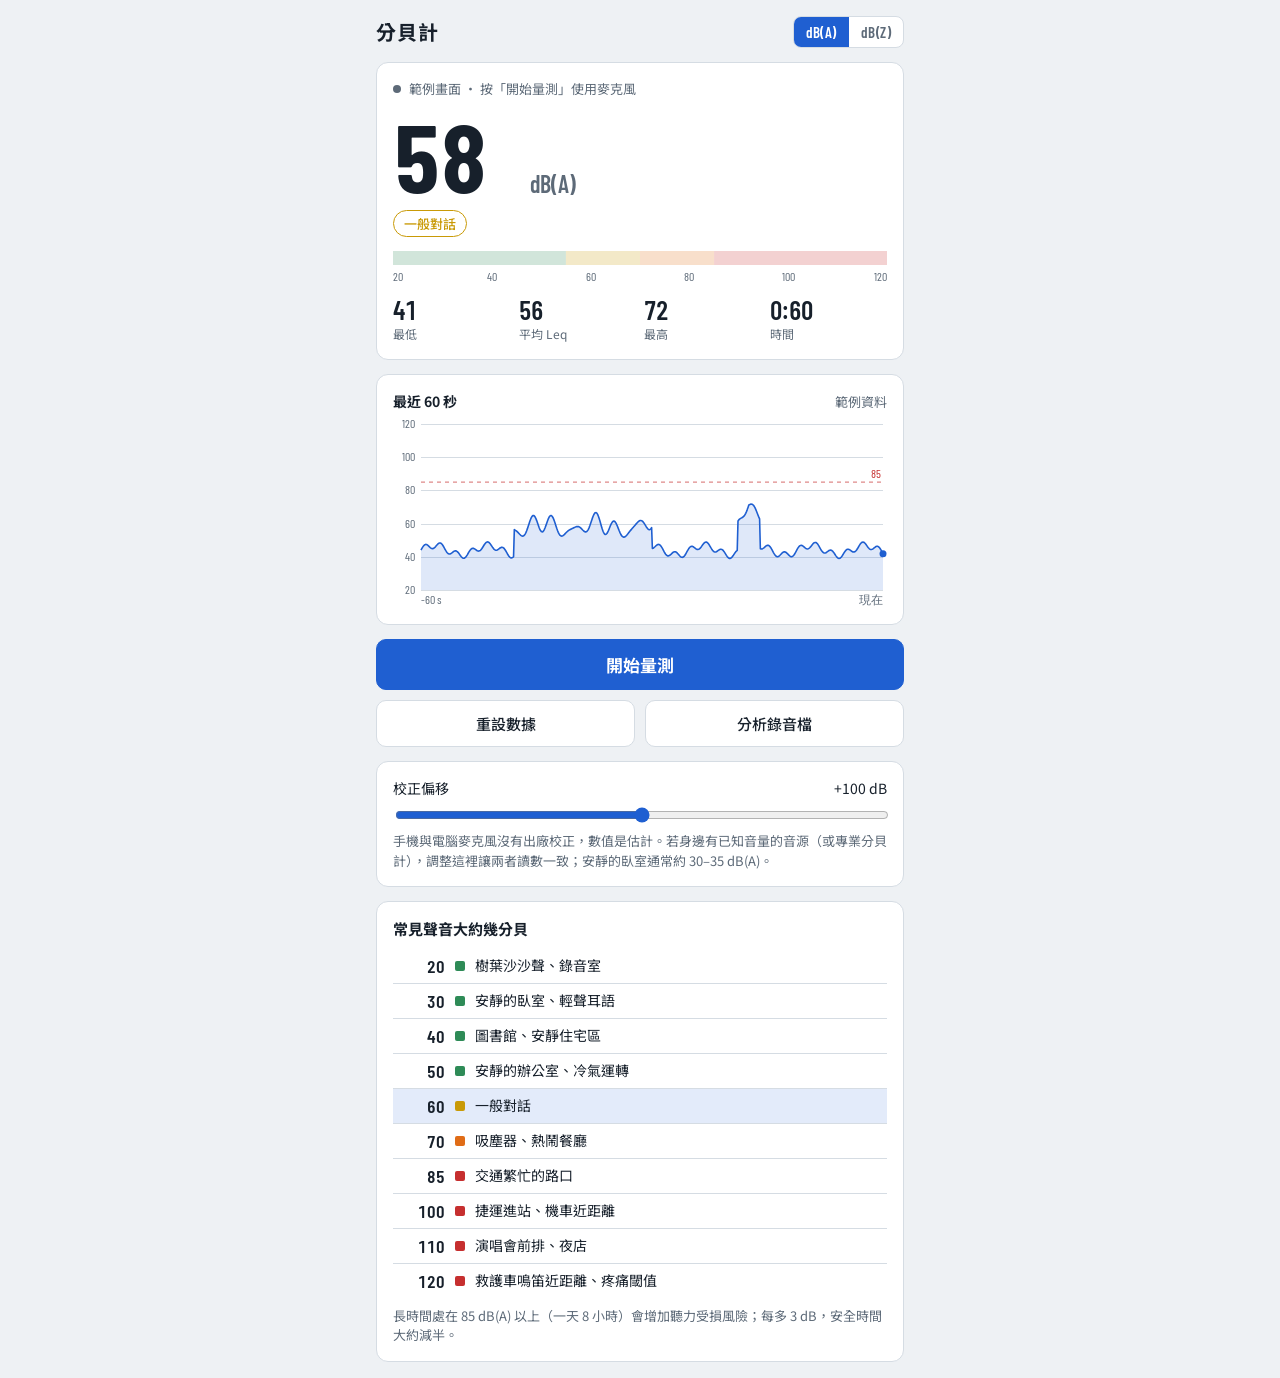
==== decibel/index.html @ fbaa9b13 "Add decibel meter page Co-Authored-By: Claude Opus 5.5 <noreply@anthropic.com> Claude-Session: https" ====
<!DOCTYPE html>
<html lang="zh-Hant">
<head>
<meta charset="utf-8">
<meta name="viewport" content="width=device-width, initial-scale=1">
<title>分貝計</title>
<link rel="preconnect" href="https://fonts.googleapis.com">
<link rel="preconnect" href="https://fonts.gstatic.com" crossorigin>
<link href="https://fonts.googleapis.com/css2?family=Barlow+Condensed:wght@500;600;700&family=Noto+Sans+TC:wght@400;500;700&display=swap" rel="stylesheet">
<style>
/* Layout: one-column instrument panel. Readout → gauge → stats → 60 s trace → controls → reference scale. */
:root {
  --bg: #eef1f4;
  --panel: #ffffff;
  --ink: #17202b;
  --muted: #5d6a78;
  --line: #d5dce3;
  --accent: #1f5fd1;
  --ok: #2e8b57;
  --mid: #c99a06;
  --loud: #e06c16;
  --risk: #c62f2f;
  --font-display: "Barlow Condensed", "Arial Narrow", sans-serif;
  --font-body: "Noto Sans TC", "PingFang TC", "Microsoft JhengHei", system-ui, sans-serif;
  color-scheme: light;
}
@media (prefers-color-scheme: dark) {
  :root:not([data-theme="light"]) {
    --bg: #0e1319; --panel: #161d26; --ink: #e8edf2; --muted: #93a1b0; --line: #2a3542;
    --accent: #6ea2ff; --ok: #4cc283; --mid: #e8bb2e; --loud: #f08a3c; --risk: #f05c5c;
    color-scheme: dark;
  }
}
:root[data-theme="dark"] {
  --bg: #0e1319; --panel: #161d26; --ink: #e8edf2; --muted: #93a1b0; --line: #2a3542;
  --accent: #6ea2ff; --ok: #4cc283; --mid: #e8bb2e; --loud: #f08a3c; --risk: #f05c5c;
  color-scheme: dark;
}
* { box-sizing: border-box; }
html, body { margin: 0; }
body {
  background: var(--bg); color: var(--ink); font-family: var(--font-body);
  font-size: 15px; line-height: 1.5;
}
.wrap { max-width: 560px; margin: 0 auto; padding: 16px; display: grid; gap: 14px; }
header { display: flex; align-items: center; justify-content: space-between; gap: 12px; flex-wrap: wrap; }
h1 { font-size: 20px; margin: 0; letter-spacing: .04em; }
.seg { display: inline-flex; border: 1px solid var(--line); border-radius: 8px; overflow: hidden; background: var(--panel); }
.seg button {
  font: 600 15px var(--font-display); letter-spacing: .03em; border: 0; background: transparent;
  color: var(--muted); padding: 6px 12px; cursor: pointer;
}
.seg button[aria-pressed="true"] { background: var(--accent); color: #fff; }
.panel { background: var(--panel); border: 1px solid var(--line); border-radius: 12px; padding: 16px; }
.readout { display: grid; gap: 10px; }
.status { display: flex; align-items: center; gap: 8px; font-size: 13px; color: var(--muted); }
.dot { width: 8px; height: 8px; border-radius: 50%; background: var(--muted); flex: none; }
.dot.live { background: var(--risk); animation: pulse 1.2s infinite; }
@keyframes pulse { 50% { opacity: .3; } }
@media (prefers-reduced-motion: reduce) { .dot.live { animation: none; } }
.big { display: flex; align-items: baseline; gap: 8px; }
.num {
  font: 700 96px/0.95 var(--font-display); font-variant-numeric: tabular-nums;
  letter-spacing: -.01em; min-width: 3ch;
}
.unit { font: 600 24px var(--font-display); color: var(--muted); }
.chip {
  justify-self: start; font-size: 13px; font-weight: 500; padding: 3px 10px; border-radius: 999px;
  border: 1px solid currentColor; color: var(--muted);
}
.gauge { position: relative; height: 40px; }
.gauge canvas { width: 100%; height: 40px; display: block; }
.stats { display: grid; grid-template-columns: repeat(4, 1fr); gap: 8px; }
.stat { display: grid; gap: 2px; }
.stat b { font: 600 26px/1 var(--font-display); font-variant-numeric: tabular-nums; }
.stat span { font-size: 12px; color: var(--muted); }
.chart-head { display: flex; justify-content: space-between; align-items: baseline; font-size: 13px; color: var(--muted); margin-bottom: 6px; }
.chart-head strong { color: var(--ink); font-size: 14px; }
#chart { width: 100%; height: 190px; display: block; }
.controls { display: grid; grid-template-columns: 1fr 1fr; gap: 10px; }
.btn {
  font: 500 15px var(--font-body); padding: 12px; border-radius: 10px; cursor: pointer;
  border: 1px solid var(--line); background: var(--panel); color: var(--ink);
}
.btn.primary { background: var(--accent); border-color: var(--accent); color: #fff; grid-column: 1 / -1; font-weight: 700; font-size: 17px; }
.btn:focus-visible, .seg button:focus-visible, input:focus-visible { outline: 3px solid var(--accent); outline-offset: 2px; }
.note { font-size: 13px; color: var(--muted); margin: 0; }
.msg { font-size: 14px; padding: 10px 12px; border-radius: 8px; border-left: 4px solid var(--loud); background: var(--bg); margin: 0; }
.msg[hidden] { display: none; }
.cal { display: grid; gap: 6px; }
.cal label { display: flex; justify-content: space-between; font-size: 14px; }
.cal input[type="range"] { width: 100%; accent-color: var(--accent); }
h2 { font-size: 15px; margin: 0 0 8px; }
.ref { display: grid; gap: 0; }
.ref div { display: grid; grid-template-columns: 52px 10px 1fr; gap: 10px; align-items: center; padding: 6px 0; border-top: 1px solid var(--line); font-size: 14px; }
.ref div:first-child { border-top: 0; }
.ref b { font: 600 18px var(--font-display); font-variant-numeric: tabular-nums; text-align: right; }
.ref i { width: 10px; height: 10px; border-radius: 2px; }
.ref div.on { background: color-mix(in srgb, var(--accent) 12%, transparent); }
.visually-hidden { position: absolute; width: 1px; height: 1px; overflow: hidden; clip: rect(0 0 0 0); }
</style>
</head>
<body>
<div class="wrap">
  <header>
    <h1>分貝計</h1>
    <div class="seg" role="group" aria-label="頻率加權">
      <button id="wA" type="button" aria-pressed="true">dB(A)</button>
      <button id="wZ" type="button" aria-pressed="false">dB(Z)</button>
    </div>
  </header>

  <section class="panel readout" aria-live="polite">
    <div class="status"><span class="dot" id="dot"></span><span id="statusText">範例畫面 · 按「開始量測」使用麥克風</span></div>
    <div class="big"><span class="num" id="num">58</span><span class="unit" id="unit">dB(A)</span></div>
    <span class="chip" id="chip">一般對話</span>
    <div class="gauge"><canvas id="gauge" aria-hidden="true"></canvas></div>
    <div class="stats">
      <div class="stat"><b id="sMin">41</b><span>最低</span></div>
      <div class="stat"><b id="sAvg">56</b><span>平均 Leq</span></div>
      <div class="stat"><b id="sMax">72</b><span>最高</span></div>
      <div class="stat"><b id="sTime">0:60</b><span id="sTimeLabel">時間</span></div>
    </div>
  </section>

  <section class="panel">
    <div class="chart-head"><strong id="chartTitle">最近 60 秒</strong><span id="chartNote">範例資料</span></div>
    <canvas id="chart" aria-label="音量變化圖"></canvas>
  </section>

  <p class="msg" id="msg" hidden></p>

  <section class="controls">
    <button class="btn primary" id="startBtn" type="button">開始量測</button>
    <button class="btn" id="resetBtn" type="button">重設數據</button>
    <button class="btn" id="fileBtn" type="button">分析錄音檔</button>
    <input class="visually-hidden" id="fileInput" type="file" accept="audio/*,video/*" capture>
  </section>

  <section class="panel cal">
    <label for="offset"><span>校正偏移</span><span id="offVal">+100 dB</span></label>
    <input id="offset" type="range" min="60" max="140" step="1" value="100">
    <p class="note">手機與電腦麥克風沒有出廠校正，數值是估計。若身邊有已知音量的音源（或專業分貝計），調整這裡讓兩者讀數一致；安靜的臥室通常約 30–35 dB(A)。</p>
  </section>

  <section class="panel">
    <h2>常見聲音大約幾分貝</h2>
    <div class="ref" id="ref"></div>
    <p class="note" style="margin-top:8px">長時間處在 85 dB(A) 以上（一天 8 小時）會增加聽力受損風險；每多 3 dB，安全時間大約減半。</p>
  </section>
</div>

<script>
(() => {
  const $ = id => document.getElementById(id);
  const css = n => getComputedStyle(document.documentElement).getPropertyValue(n).trim();

  const REF = [
    [20, "樹葉沙沙聲、錄音室"],
    [30, "安靜的臥室、輕聲耳語"],
    [40, "圖書館、安靜住宅區"],
    [50, "安靜的辦公室、冷氣運轉"],
    [60, "一般對話"],
    [70, "吸塵器、熱鬧餐廳"],
    [85, "交通繁忙的路口"],
    [100, "捷運進站、機車近距離"],
    [110, "演唱會前排、夜店"],
    [120, "救護車鳴笛近距離、疼痛閾值"]
  ];
  const LEVELS = [
    [35, "非常安靜", "--ok"], [45, "安靜", "--ok"], [55, "輕微聲響", "--ok"],
    [65, "一般對話", "--mid"], [75, "吵雜", "--mid"], [85, "很吵", "--loud"],
    [100, "長時間會傷聽力", "--risk"], [999, "危險音量", "--risk"]
  ];
  const levelInfo = db => LEVELS.find(l => db < l[0]);
  const zoneColor = db => db < 55 ? "--ok" : db < 70 ? "--mid" : db < 85 ? "--loud" : "--risk";

  // ---------- FFT + A-weighting ----------
  const N = 2048;
  const rev = new Uint32Array(N);
  for (let i = 0, b = Math.log2(N); i < N; i++) {
    let r = 0; for (let j = 0; j < b; j++) r |= ((i >> j) & 1) << (b - 1 - j); rev[i] = r;
  }
  const cosT = new Float64Array(N / 2), sinT = new Float64Array(N / 2);
  for (let i = 0; i < N / 2; i++) { cosT[i] = Math.cos(2 * Math.PI * i / N); sinT[i] = -Math.sin(2 * Math.PI * i / N); }
  const hann = new Float64Array(N);
  for (let i = 0; i < N; i++) hann[i] = 0.5 - 0.5 * Math.cos(2 * Math.PI * i / (N - 1));
  const re = new Float64Array(N), im = new Float64Array(N);
  function fftPower(buf, off) {
    for (let i = 0; i < N; i++) { re[rev[i]] = buf[off + i] * hann[i]; im[rev[i]] = 0; }
    for (let size = 2; size <= N; size <<= 1) {
      const half = size >> 1, step = N / size;
      for (let s = 0; s < N; s += size) {
        for (let k = 0; k < half; k++) {
          const c = cosT[k * step], si = sinT[k * step], a = s + k, b = a + half;
          const tr = re[b] * c - im[b] * si, ti = re[b] * si + im[b] * c;
          re[b] = re[a] - tr; im[b] = im[a] - ti; re[a] += tr; im[a] += ti;
        }
      }
    }
  }
  let aW = null, aWsr = 0;
  function aWeights(sr) {
    if (aW && aWsr === sr) return aW;
    aW = new Float64Array(N / 2); aWsr = sr;
    for (let k = 1; k < N / 2; k++) {
      const f = k * sr / N, f2 = f * f;
      const ra = (12194 ** 2 * f2 * f2) /
        ((f2 + 20.6 ** 2) * Math.sqrt((f2 + 107.7 ** 2) * (f2 + 737.9 ** 2)) * (f2 + 12194 ** 2));
      aW[k] = ra * ra * Math.pow(10, 0.2);
    }
    return aW;
  }
  // returns mean-square power of a frame, A- or Z-weighted
  function framePower(buf, off, sr, weightA) {
    let ms = 0;
    for (let i = 0; i < N; i++) { const v = buf[off + i]; ms += v * v; }
    ms /= N;
    if (!weightA || ms < 1e-14) return ms;
    fftPower(buf, off);
    const w = aWeights(sr);
    let pz = 0, pa = 0;
    for (let k = 1; k < N / 2; k++) { const p = re[k] * re[k] + im[k] * im[k]; pz += p; pa += p * w[k]; }
    return pz > 0 ? ms * pa / pz : ms;
  }
  const toDb = p => 10 * Math.log10(Math.max(p, 1e-13));

  // ---------- state ----------
  let weightA = true;
  let offset = 100;
  let mode = "demo"; // demo | live | file
  let ctx = null, stream = null, analyser = null, raf = 0;
  let history = [];        // dBFS values, one per 100 ms
  let fileSeries = null;   // {vals, dur}
  let smoothP = 0, lastT = 0, accT = 0, peak = -Infinity;
  let sumP = 0, cntP = 0, minDb = Infinity, maxDb = -Infinity, startT = 0, elapsed = 0;

  try { const o = localStorage.getItem("dbm-offset"); if (o) offset = +o; } catch (e) {}
  try { if (localStorage.getItem("dbm-weight") === "Z") weightA = false; } catch (e) {}
  $("offset").value = offset;

  // demo trace (marked as example until the user starts)
  const demo = [];
  for (let i = 0; i < 600; i++) {
    const t = i / 10;
    let v = 44 + 3 * Math.sin(t * 0.9) + 2 * Math.sin(t * 3.1);
    if (t > 12 && t < 30) v += 14 + 4 * Math.sin(t * 2.3);
    if (t > 41 && t < 44) v += 26 - Math.abs(t - 42.5) * 6;
    demo.push(v - offset);
  }
  history = demo.slice();

  function resetStats() {
    sumP = 0; cntP = 0; minDb = Infinity; maxDb = -Infinity; peak = -Infinity;
    startT = performance.now(); elapsed = 0;
  }

  const fmt = v => Number.isFinite(v) ? Math.round(v + offset).toString() : "–";
  const fmtTime = s => { s = Math.floor(s); return Math.floor(s / 60) + ":" + String(s % 60).padStart(2, "0"); };

  function setReadout(dbfs, peakFs) {
    const db = dbfs + offset;
    $("num").textContent = Number.isFinite(dbfs) ? Math.round(db) : "–";
    const li = levelInfo(db);
    const chip = $("chip");
    chip.textContent = Number.isFinite(dbfs) ? li[1] : "等待量測";
    chip.style.color = Number.isFinite(dbfs) ? css(li[2]) : css("--muted");
    drawGauge(dbfs, peakFs);
  }

  function refreshStatsDisplay() {
    $("sMin").textContent = fmt(minDb);
    $("sMax").textContent = fmt(maxDb);
    $("sAvg").textContent = cntP ? fmt(toDb(sumP / cntP)) : "–";
    $("sTime").textContent = fmtTime(elapsed);
    const cur = cntP ? toDb(sumP / cntP) + offset : NaN;
    document.querySelectorAll("#ref div").forEach(d => d.classList.remove("on"));
  }

  // ---------- drawing ----------
  function fitCanvas(c) {
    const r = c.getBoundingClientRect(), d = window.devicePixelRatio || 1;
    if (c.width !== Math.round(r.width * d) || c.height !== Math.round(r.height * d)) {
      c.width = Math.round(r.width * d); c.height = Math.round(r.height * d);
    }
    const g = c.getContext("2d"); g.setTransform(d, 0, 0, d, 0, 0);
    return [g, r.width, r.height];
  }
  const LO = 20, HI = 120;

  function drawGauge(dbfs, peakFs) {
    const [g, w, h] = fitCanvas($("gauge"));
    g.clearRect(0, 0, w, h);
    const x = db => (Math.min(HI, Math.max(LO, db)) - LO) / (HI - LO) * w;
    const barH = 14, y0 = 4;
    const zones = [[LO, 55, "--ok"], [55, 70, "--mid"], [70, 85, "--loud"], [85, HI, "--risk"]];
    g.globalAlpha = 0.22;
    zones.forEach(([a, b, c]) => { g.fillStyle = css(c); g.fillRect(x(a), y0, x(b) - x(a), barH); });
    g.globalAlpha = 1;
    const db = dbfs + offset;
    if (Number.isFinite(dbfs)) {
      zones.forEach(([a, b, c]) => {
        if (db > a) { g.fillStyle = css(c); g.fillRect(x(a), y0, x(Math.min(db, b)) - x(a), barH); }
      });
    }
    if (Number.isFinite(peakFs)) {
      g.fillStyle = css("--ink"); g.fillRect(x(peakFs + offset) - 1, y0 - 3, 2, barH + 6);
    }
    g.fillStyle = css("--muted"); g.font = "12px " + css("--font-display"); g.textBaseline = "top";
    for (let t = LO; t <= HI; t += 20) {
      g.textAlign = t === LO ? "left" : t === HI ? "right" : "center";
      g.fillText(t, x(t), y0 + barH + 6);
    }
  }

  function drawChart() {
    const [g, w, h] = fitCanvas($("chart"));
    g.clearRect(0, 0, w, h);
    const padL = 28, padB = 18, padT = 6, cw = w - padL - 4, ch = h - padB - padT;
    const y = db => padT + (1 - (Math.min(HI, Math.max(LO, db)) - LO) / (HI - LO)) * ch;
    g.font = "12px " + css("--font-display"); g.textBaseline = "middle"; g.textAlign = "right";
    for (let t = LO; t <= HI; t += 20) {
      g.strokeStyle = css("--line"); g.lineWidth = 1;
      g.beginPath(); g.moveTo(padL, Math.round(y(t)) + .5); g.lineTo(w - 4, Math.round(y(t)) + .5); g.stroke();
      g.fillStyle = css("--muted"); g.fillText(t, padL - 6, y(t));
    }
    // 85 dB reference
    g.setLineDash([4, 4]); g.strokeStyle = css("--risk"); g.globalAlpha = .7;
    g.beginPath(); g.moveTo(padL, y(85)); g.lineTo(w - 4, y(85)); g.stroke();
    g.setLineDash([]); g.globalAlpha = 1;
    g.fillStyle = css("--risk"); g.textAlign = "right"; g.textBaseline = "bottom";
    g.fillText("85", w - 6, y(85) - 2);

    let vals, totalSec;
    if (mode === "file" && fileSeries) { vals = fileSeries.vals; totalSec = fileSeries.dur; }
    else { vals = history; totalSec = 60; }
    const n = mode === "file" ? vals.length : 600;
    const xAt = i => padL + (n <= 1 ? 0 : i / (n - 1)) * cw;
    const start = mode === "file" ? 0 : n - vals.length;

    // time labels
    g.fillStyle = css("--muted"); g.textBaseline = "top";
    g.textAlign = "left"; g.fillText(mode === "file" ? "0:00" : "-60 s", padL, h - padB + 4);
    g.textAlign = "right"; g.fillText(mode === "file" ? fmtTime(totalSec) : "現在", w - 4, h - padB + 4);

    if (!vals.length) return;
    const acc = css("--accent");
    g.beginPath();
    vals.forEach((v, i) => { const X = xAt(start + i), Y = y(v + offset); i ? g.lineTo(X, Y) : g.moveTo(X, Y); });
    const lastX = xAt(start + vals.length - 1);
    g.lineTo(lastX, y(LO)); g.lineTo(xAt(start), y(LO)); g.closePath();
    g.fillStyle = acc; g.globalAlpha = .14; g.fill(); g.globalAlpha = 1;
    g.beginPath();
    vals.forEach((v, i) => { const X = xAt(start + i), Y = y(v + offset); i ? g.lineTo(X, Y) : g.moveTo(X, Y); });
    g.strokeStyle = acc; g.lineWidth = 1.6; g.lineJoin = "round"; g.stroke();
    if (mode !== "file") {
      const lv = vals[vals.length - 1];
      g.beginPath(); g.arc(lastX, y(lv + offset), 3.5, 0, Math.PI * 2); g.fillStyle = acc; g.fill();
    }
  }

  function renderRef(highlightDb) {
    const box = $("ref"); box.innerHTML = "";
    let best = -1;
    if (Number.isFinite(highlightDb)) {
      let bestD = Infinity;
      REF.forEach(([db], i) => { const d = Math.abs(db - highlightDb); if (d < bestD) { bestD = d; best = i; } });
    }
    REF.forEach(([db, label], i) => {
      const d = document.createElement("div");
      if (i === best) d.classList.add("on");
      d.innerHTML = `<b>${db}</b><i style="background:var(${zoneColor(db)})"></i><span>${label}</span>`;
      box.appendChild(d);
    });
  }
  let lastRefDb = NaN;
  function maybeRef(db) {
    const r = Math.round(db / 5) * 5;
    if (r !== lastRefDb) { lastRefDb = r; renderRef(db); }
  }

  // ---------- live ----------
  async function startLive() {
    hideMsg();
    try {
      if (!navigator.mediaDevices || !navigator.mediaDevices.getUserMedia) throw new Error("nomedia");
      stream = await navigator.mediaDevices.getUserMedia({
        audio: { echoCancellation: false, noiseSuppression: false, autoGainControl: false }
      });
    } catch (e) {
      showMsg("沒辦法使用麥克風。在 Claude App 或內嵌視窗裡開啟時，系統不允許網頁收音；請用 Safari 或 Chrome 直接開啟這個網頁，或按「分析錄音檔」錄一段聲音來分析。若是權限被拒，請到瀏覽器設定允許麥克風。");
      return;
    }
    ctx = ctx || new (window.AudioContext || window.webkitAudioContext)();
    if (ctx.state === "suspended") await ctx.resume();
    const src = ctx.createMediaStreamSource(stream);
    analyser = ctx.createAnalyser(); analyser.fftSize = N; analyser.smoothingTimeConstant = 0;
    src.connect(analyser);
    mode = "live"; history = []; fileSeries = null; resetStats(); smoothP = 0; lastT = performance.now(); accT = 0;
    $("startBtn").textContent = "停止量測";
    $("dot").classList.add("live");
    $("statusText").textContent = "量測中 · Fast 時間加權";
    $("chartTitle").textContent = "最近 60 秒"; $("chartNote").textContent = "";
    $("sTimeLabel").textContent = "時間";
    loop();
  }
  function stopLive() {
    cancelAnimationFrame(raf);
    if (stream) stream.getTracks().forEach(t => t.stop());
    stream = null; analyser = null;
    if (mode === "live") mode = "paused";
    $("startBtn").textContent = "開始量測";
    $("dot").classList.remove("live");
    $("statusText").textContent = "已暫停 · 數據保留到重設為止";
  }
  const buf = new Float32Array(N);
  function loop() {
    raf = requestAnimationFrame(loop);
    if (!analyser) return;
    const now = performance.now(), dt = Math.min(0.25, (now - lastT) / 1000); lastT = now;
    analyser.getFloatTimeDomainData(buf);
    const p = framePower(buf, 0, ctx.sampleRate, weightA);
    const a = 1 - Math.exp(-dt / 0.125); // Fast = 125 ms
    smoothP = smoothP ? smoothP + a * (p - smoothP) : p;
    const dbfs = toDb(smoothP);
    sumP += p * dt; cntP += dt;
    if (elapsed > 0.5) { minDb = Math.min(minDb, dbfs); maxDb = Math.max(maxDb, dbfs); }
    peak = Math.max(peak, dbfs);
    elapsed = (now - startT) / 1000;
    accT += dt;
    while (accT >= 0.1) { accT -= 0.1; history.push(dbfs); if (history.length > 600) history.shift(); }
    setReadout(dbfs, peak);
    $("sMin").textContent = fmt(minDb); $("sMax").textContent = fmt(maxDb);
    $("sAvg").textContent = cntP ? fmt(toDb(sumP / cntP)) : "–";
    $("sTime").textContent = fmtTime(elapsed);
    maybeRef(dbfs + offset);
    drawChart();
  }

  // ---------- file ----------
  async function analyzeFile(file) {
    hideMsg();
    if (mode === "live") stopLive();
    $("statusText").textContent = "分析中…";
    try {
      ctx = ctx || new (window.AudioContext || window.webkitAudioContext)();
      const ab = await file.arrayBuffer();
      const audio = await new Promise((res, rej) => {
        const r = ctx.decodeAudioData(ab, res, rej); if (r && r.then) r.then(res, rej);
      });
      const sr = audio.sampleRate, len = audio.length;
      if (len < N) throw new Error("short");
      const mono = new Float32Array(len);
      for (let c = 0; c < audio.numberOfChannels; c++) {
        const d = audio.getChannelData(c);
        for (let i = 0; i < len; i++) mono[i] += d[i] / audio.numberOfChannels;
      }
      const hop = Math.round(sr * 0.025); // 25 ms hop
      const dt = hop / sr, a = 1 - Math.exp(-dt / 0.125);
      let s = 0, sP = 0, c = 0, mn = Infinity, mx = -Infinity, acc = 0, t = 0;
      const vals = [];
      for (let off = 0; off + N <= len; off += hop) {
        const p = framePower(mono, off, sr, weightA);
        s = s ? s + a * (p - s) : p;
        const db = toDb(s);
        sP += p; c++;
        if (t > 0.3) { mn = Math.min(mn, db); mx = Math.max(mx, db); }
        t += dt; acc += dt;
        if (acc >= 0.1) { acc -= 0.1; vals.push(db); }
      }
      if (!Number.isFinite(mn)) { mn = Math.min(...vals); mx = Math.max(...vals); }
      mode = "file"; fileSeries = { vals, dur: len / sr };
      sumP = sP; cntP = c; minDb = mn; maxDb = mx; elapsed = len / sr; peak = mx;
      const leq = toDb(sP / c);
      setReadout(leq, mx);
      refreshStatsDisplay();
      $("sTimeLabel").textContent = "錄音長度";
      $("statusText").textContent = "錄音檔分析結果 · 大數字為整段平均 Leq";
      $("chartTitle").textContent = file.name || "錄音檔"; $("chartNote").textContent = "整段錄音";
      maybeRef(leq + offset);
      drawChart();
    } catch (e) {
      $("statusText").textContent = "分析失敗";
      showMsg(e.message === "short" ? "錄音太短了，請錄至少 1 秒。" : "讀不了這個檔案。請改用 m4a、mp3、wav 或手機錄影檔再試一次。");
    }
  }

  function showMsg(t) { const m = $("msg"); m.textContent = t; m.hidden = false; }
  function hideMsg() { $("msg").hidden = true; }

  // ---------- controls ----------
  $("startBtn").addEventListener("click", () => { if (mode === "live") stopLive(); else startLive(); });
  $("resetBtn").addEventListener("click", () => {
    resetStats(); history = []; fileSeries = null;
    if (mode !== "live") { mode = "paused"; $("statusText").textContent = "已重設 · 按「開始量測」"; setReadout(NaN, NaN); }
    $("sTimeLabel").textContent = "時間"; $("chartTitle").textContent = "最近 60 秒"; $("chartNote").textContent = "";
    refreshStatsDisplay(); drawChart(); renderRef(NaN);
  });
  $("fileBtn").addEventListener("click", () => $("fileInput").click());
  $("fileInput").addEventListener("change", e => { const f = e.target.files[0]; if (f) analyzeFile(f); e.target.value = ""; });

  function setWeight(a) {
    weightA = a;
    $("wA").setAttribute("aria-pressed", a); $("wZ").setAttribute("aria-pressed", !a);
    $("unit").textContent = a ? "dB(A)" : "dB(Z)";
    try { localStorage.setItem("dbm-weight", a ? "A" : "Z"); } catch (e) {}
    if (mode === "live") { history = []; resetStats(); }
  }
  $("wA").addEventListener("click", () => setWeight(true));
  $("wZ").addEventListener("click", () => setWeight(false));
  setWeight(weightA);

  $("offset").addEventListener("input", e => {
    offset = +e.target.value;
    $("offVal").textContent = "+" + offset + " dB";
    try { localStorage.setItem("dbm-offset", offset); } catch (e) {}
    if (mode !== "live") {
      if (mode === "file" && cntP) setReadout(toDb(sumP / cntP), peak);
      refreshStatsDisplay(); drawChart();
    }
  });
  $("offVal").textContent = "+" + offset + " dB";

  window.addEventListener("resize", () => { drawChart(); if (mode !== "live") drawGauge(NaN, NaN); });

  // initial example state
  renderRef(58);
  drawGauge(58 - offset, 72 - offset);
  $("num").textContent = "58";
  $("chip").style.color = css("--mid");
  drawChart();
})();
</script>
</body>
</html>
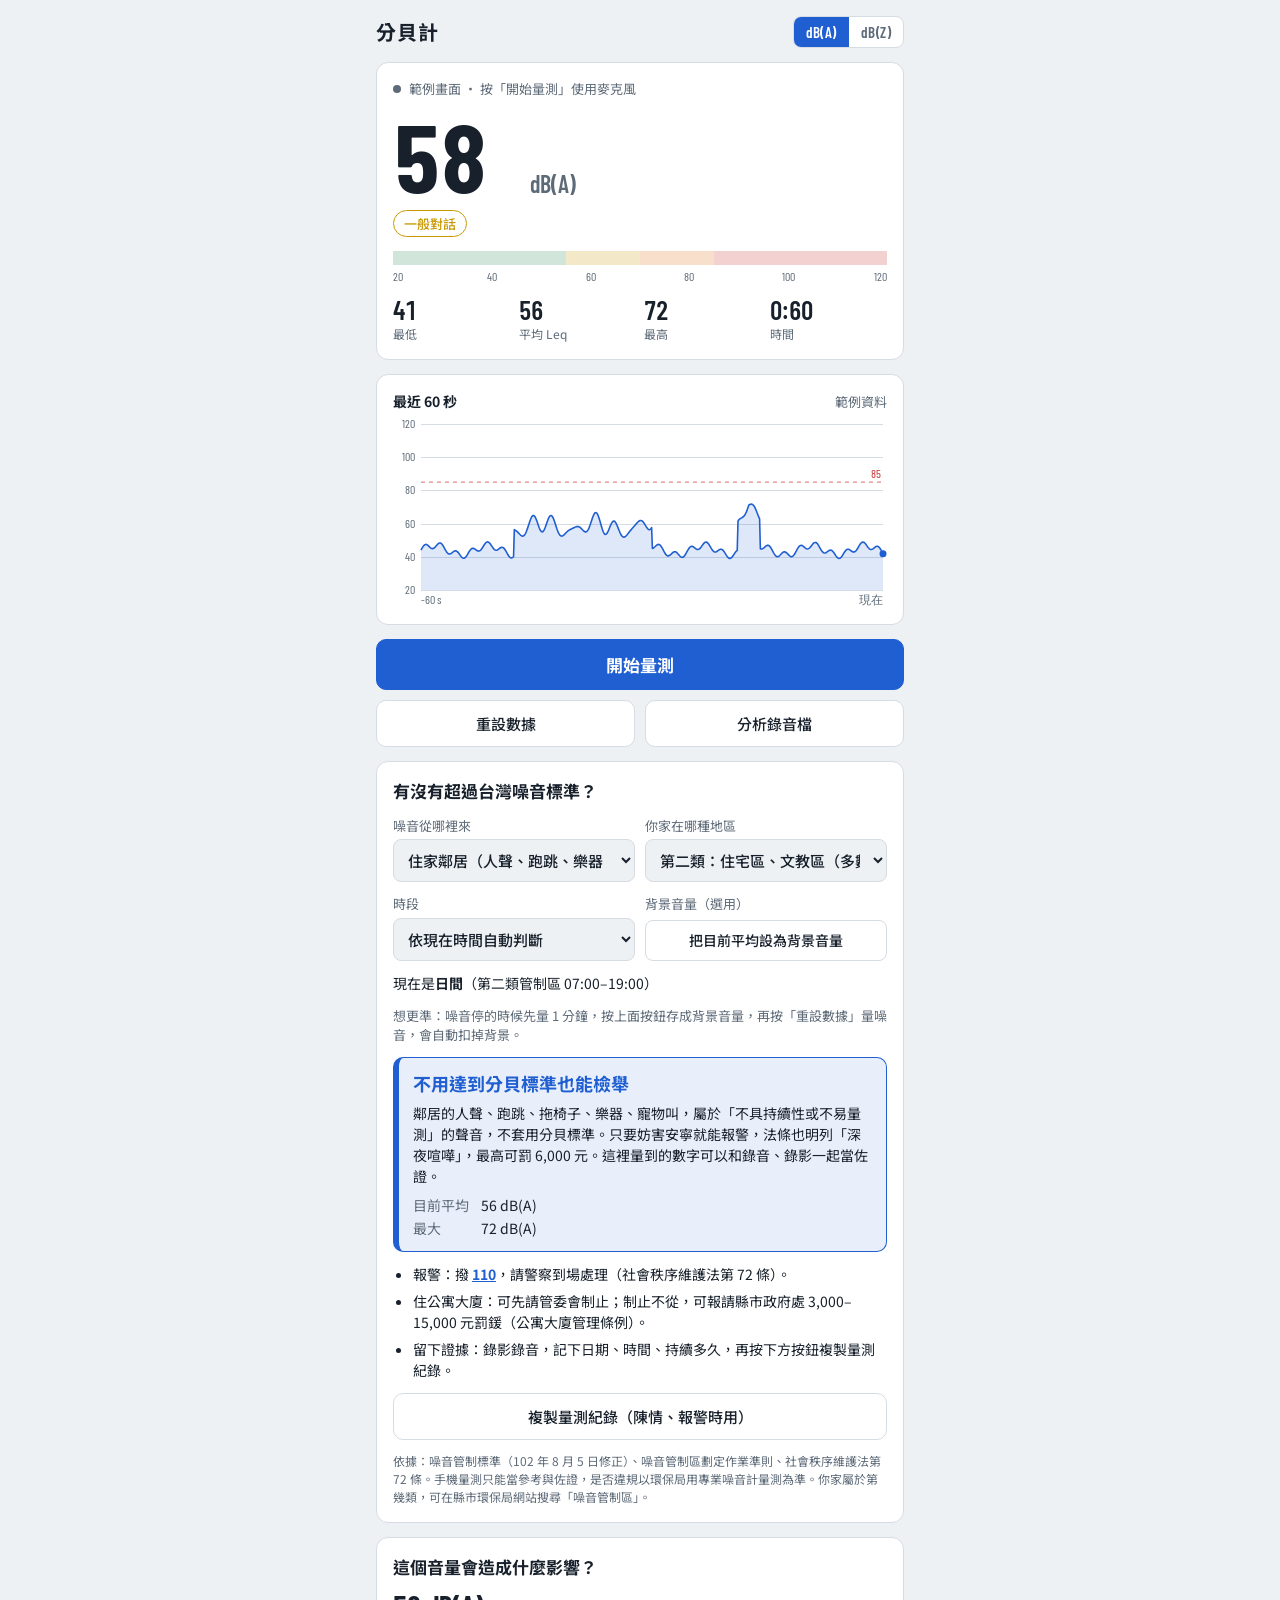
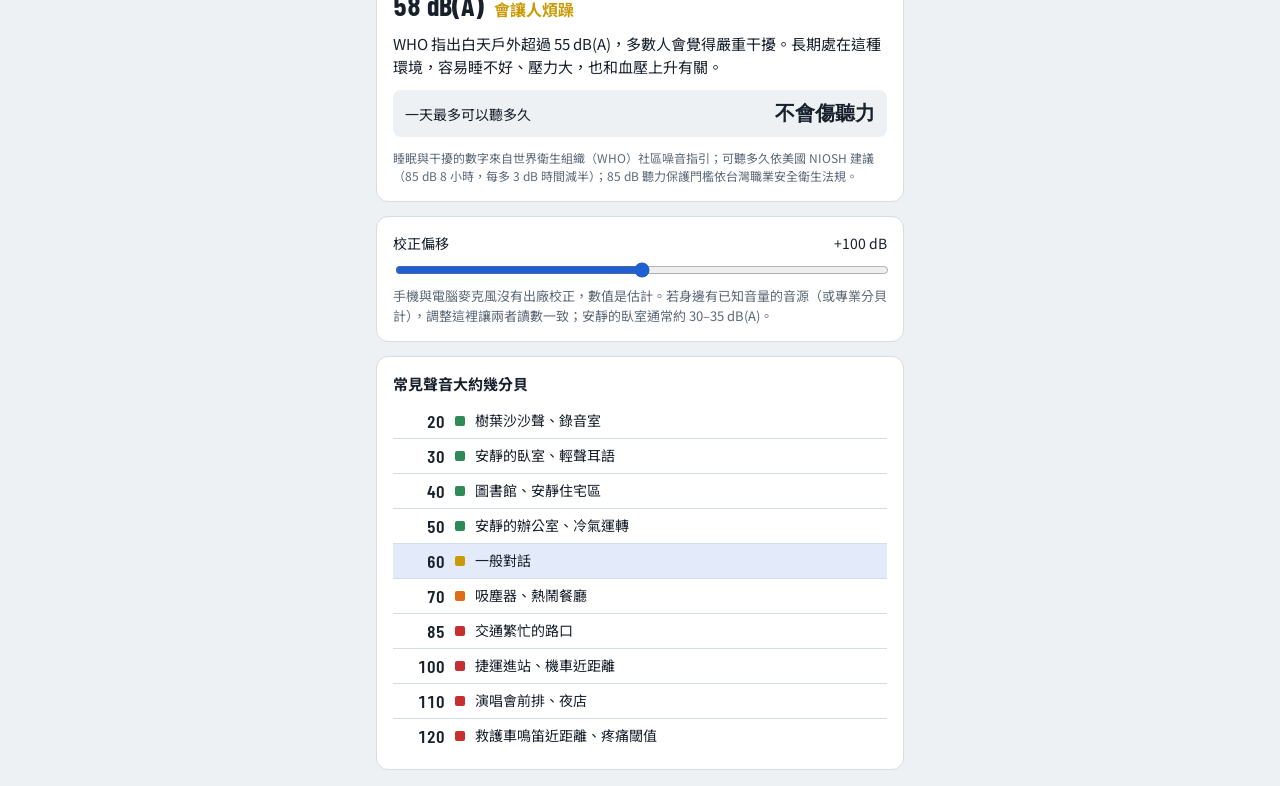
==== commit 5e3c6cad: "Add Taiwan noise-law check and health effects to decibel meter Co-Authored-By: Claude Opus 5.5 <nore" ====
--- a/decibel/index.html
+++ b/decibel/index.html
@@ -4,6 +4,14 @@
 <meta charset="utf-8">
 <meta name="viewport" content="width=device-width, initial-scale=1">
 <title>分貝計</title>
+<meta name="theme-color" content="#0e1319">
+<link rel="manifest" href="manifest.json">
+<link rel="apple-touch-icon" href="apple-touch-icon.png">
+<meta name="apple-mobile-web-app-capable" content="yes">
+<meta name="mobile-web-app-capable" content="yes">
+<meta name="apple-mobile-web-app-title" content="分貝計">
+<meta name="apple-mobile-web-app-status-bar-style" content="black-translucent">
+
 <link rel="preconnect" href="https://fonts.googleapis.com">
 <link rel="preconnect" href="https://fonts.gstatic.com" crossorigin>
 <link href="https://fonts.googleapis.com/css2?family=Barlow+Condensed:wght@500;600;700&family=Noto+Sans+TC:wght@400;500;700&display=swap" rel="stylesheet">
@@ -98,6 +106,48 @@
 .ref i { width: 10px; height: 10px; border-radius: 2px; }
 .ref div.on { background: color-mix(in srgb, var(--accent) 12%, transparent); }
 .visually-hidden { position: absolute; width: 1px; height: 1px; overflow: hidden; clip: rect(0 0 0 0); }
+.law, .health { display: grid; gap: 12px; }
+.law h2, .health h2 { margin: 0; font-size: 17px; }
+.row2 { display: grid; grid-template-columns: 1fr 1fr; gap: 10px; }
+@media (max-width: 400px) { .row2 { grid-template-columns: 1fr; } }
+.field { display: grid; gap: 4px; font-size: 13px; color: var(--muted); }
+.field select {
+  font: 500 15px var(--font-body); color: var(--ink); background: var(--bg);
+  border: 1px solid var(--line); border-radius: 8px; padding: 9px 10px; width: 100%;
+}
+.field select:focus-visible, .btn.sm:focus-visible { outline: 3px solid var(--accent); outline-offset: 2px; }
+.period { margin: 0; font-size: 14px; }
+.period b { font-weight: 700; }
+.verdict {
+  --tone: var(--muted);
+  border: 1px solid var(--tone); border-left-width: 6px; border-radius: 10px; padding: 12px 14px;
+  background: color-mix(in srgb, var(--tone) 10%, var(--panel)); display: grid; gap: 6px;
+}
+.verdict.ok { --tone: var(--ok); }
+.verdict.near { --tone: var(--mid); }
+.verdict.over { --tone: var(--risk); }
+.verdict.info { --tone: var(--accent); }
+.verdict .vt { font-size: 18px; font-weight: 700; color: var(--tone); }
+.verdict .vs { font-size: 14px; }
+.verdict dl { margin: 2px 0 0; display: grid; grid-template-columns: auto 1fr; gap: 2px 12px; font-size: 14px; }
+.verdict dt { color: var(--muted); }
+.verdict dd { margin: 0; font-variant-numeric: tabular-nums; }
+.howto { margin: 0; padding-left: 20px; display: grid; gap: 6px; font-size: 14px; }
+.howto a { color: var(--accent); font-weight: 700; }
+.btn.sm { padding: 8px 10px; font-size: 14px; border-radius: 8px; width: 100%; }
+.bgline { font-size: 13px; color: var(--muted); margin: 0; }
+.bgline button { font: inherit; color: var(--accent); background: none; border: 0; padding: 0; cursor: pointer; text-decoration: underline; }
+textarea.record {
+  width: 100%; min-height: 150px; font: 13px/1.5 var(--font-body); color: var(--ink);
+  background: var(--bg); border: 1px solid var(--line); border-radius: 8px; padding: 10px;
+}
+.hhead { display: flex; align-items: baseline; gap: 10px; flex-wrap: wrap; }
+.hhead b { font: 700 28px/1 var(--font-display); font-variant-numeric: tabular-nums; }
+.hhead span { font-weight: 700; font-size: 16px; }
+.health p { margin: 0; }
+.safe { display: flex; justify-content: space-between; gap: 10px; align-items: baseline; padding: 10px 12px; border-radius: 8px; background: var(--bg); font-size: 14px; }
+.safe b { font: 700 20px var(--font-display); font-variant-numeric: tabular-nums; white-space: nowrap; }
+.src { font-size: 12px; color: var(--muted); margin: 0; }
 </style>
 </head>
 <body>
@@ -137,6 +187,57 @@
     <input class="visually-hidden" id="fileInput" type="file" accept="audio/*,video/*" capture>
   </section>
 
+  <section class="panel law" aria-labelledby="lawTitle">
+    <h2 id="lawTitle">有沒有超過台灣噪音標準？</h2>
+    <div class="row2">
+      <label class="field" for="srcSel"><span>噪音從哪裡來</span>
+        <select id="srcSel">
+          <option value="neighbor">住家鄰居（人聲、跑跳、樂器、寵物）</option>
+          <option value="business">店家（餐廳、KTV、冷氣室外機、抽風機）</option>
+          <option value="construction">施工、裝潢</option>
+          <option value="amplifier">擴音喇叭（宣傳車、廣播、音響）</option>
+          <option value="factory">工廠</option>
+        </select>
+      </label>
+      <label class="field" for="zoneSel"><span>你家在哪種地區</span>
+        <select id="zoneSel">
+          <option value="0">第一類：風景區、保護區</option>
+          <option value="1" selected>第二類：住宅區、文教區（多數住家）</option>
+          <option value="2">第三類：住商混合、商業區</option>
+          <option value="3">第四類：工業區</option>
+        </select>
+      </label>
+    </div>
+    <div class="row2">
+      <label class="field" for="periodSel"><span>時段</span>
+        <select id="periodSel">
+          <option value="auto">依現在時間自動判斷</option>
+          <option value="0">日間</option>
+          <option value="1">晚間</option>
+          <option value="2">夜間</option>
+        </select>
+      </label>
+      <div class="field"><span>背景音量（選用）</span>
+        <button class="btn sm" id="bgBtn" type="button">把目前平均設為背景音量</button>
+      </div>
+    </div>
+    <p class="period" id="periodText"></p>
+    <p class="bgline" id="bgLine"></p>
+    <div class="verdict" id="verdict" aria-live="polite"></div>
+    <ul class="howto" id="howto"></ul>
+    <button class="btn" id="copyBtn" type="button">複製量測紀錄（陳情、報警時用）</button>
+    <textarea class="record" id="recordText" readonly hidden aria-label="量測紀錄"></textarea>
+    <p class="src">依據：噪音管制標準（102 年 8 月 5 日修正）、噪音管制區劃定作業準則、社會秩序維護法第 72 條。手機量測只能當參考與佐證，是否違規以環保局用專業噪音計量測為準。你家屬於第幾類，可在縣市環保局網站搜尋「噪音管制區」。</p>
+  </section>
+
+  <section class="panel health" aria-labelledby="healthTitle">
+    <h2 id="healthTitle">這個音量會造成什麼影響？</h2>
+    <div class="hhead"><b id="hLevel">58 dB(A)</b><span id="hTitle"></span></div>
+    <p id="hText"></p>
+    <div class="safe"><span id="hSafeLabel">一天最多可以聽多久</span><b id="hSafe">不限</b></div>
+    <p class="src">睡眠與干擾的數字來自世界衛生組織（WHO）社區噪音指引；可聽多久依美國 NIOSH 建議（85 dB 8 小時，每多 3 dB 時間減半）；85 dB 聽力保護門檻依台灣職業安全衛生法規。</p>
+  </section>
+
   <section class="panel cal">
     <label for="offset"><span>校正偏移</span><span id="offVal">+100 dB</span></label>
     <input id="offset" type="range" min="60" max="140" step="1" value="100">
@@ -146,7 +247,6 @@
   <section class="panel">
     <h2>常見聲音大約幾分貝</h2>
     <div class="ref" id="ref"></div>
-    <p class="note" style="margin-top:8px">長時間處在 85 dB(A) 以上（一天 8 小時）會增加聽力受損風險；每多 3 dB，安全時間大約減半。</p>
   </section>
 </div>
 
@@ -330,6 +430,12 @@
     g.setLineDash([]); g.globalAlpha = 1;
     g.fillStyle = css("--risk"); g.textAlign = "right"; g.textBaseline = "bottom";
     g.fillText("85", w - 6, y(85) - 2);
+    if (limitLine != null) {
+      g.setLineDash([2, 4]); g.strokeStyle = css("--loud"); g.lineWidth = 1.5;
+      g.beginPath(); g.moveTo(padL, y(limitLine)); g.lineTo(w - 4, y(limitLine)); g.stroke();
+      g.setLineDash([]); g.lineWidth = 1; g.fillStyle = css("--loud"); g.textAlign = "left";
+      g.fillText("法規 " + limitLine, padL + 4, y(limitLine) - 2);
+    }
 
     let vals, totalSec;
     if (mode === "file" && fileSeries) { vals = fileSeries.vals; totalSec = fileSeries.dur; }
@@ -379,6 +485,180 @@
     if (r !== lastRefDb) { lastRefDb = r; renderRef(db); }
   }
 
+  // ---------- Taiwan noise law ----------
+  const ZONES = ["第一類", "第二類", "第三類", "第四類"];
+  const PERIODS = ["日間", "晚間", "夜間"];
+  // 噪音管制標準 (102.08.05) 20 Hz–20 kHz, [zone][day, evening, night]
+  const SOURCES = {
+    neighbor: { name: "住家鄰居" },
+    business: { name: "店家／娛樂場所", law: "噪音管制標準第 5 條（娛樂場所、營業場所）",
+      leq: [[55, 50, 40], [57, 52, 47], [67, 57, 52], [80, 70, 65]] },
+    construction: { name: "施工／裝潢", law: "噪音管制標準第 6 條（營建工程）",
+      leq: [[67, 47, 47], [67, 57, 47], [72, 67, 62], [80, 70, 65]],
+      lmax: [[100, 80, 70], [100, 80, 70], [100, 85, 75], [100, 85, 75]] },
+    amplifier: { name: "擴音設施", law: "噪音管制標準第 7 條（擴音設施）",
+      leq: [[57, 47, 40], [72, 57, 47], [77, 62, 52], [82, 72, 62]] },
+    factory: { name: "工廠", law: "噪音管制標準第 4 條（工廠）",
+      leq: [[50, 45, 40], [57, 52, 47], [67, 57, 52], [80, 70, 65]] }
+  };
+  let bgLevel = null, startWall = null, limitLine = null, lastLawT = 0, lastState = null;
+
+  function taipeiHour(d) {
+    try {
+      return parseInt(new Intl.DateTimeFormat("en-GB", { hour: "2-digit", hourCycle: "h23", timeZone: "Asia/Taipei" }).format(d), 10) % 24;
+    } catch (e) { return d.getHours(); }
+  }
+  function autoPeriod(zone, d) {
+    const h = taipeiHour(d), eveEnd = zone < 2 ? 22 : 23;
+    return h >= 7 && h < 19 ? 0 : h >= 19 && h < eveEnd ? 1 : 2;
+  }
+  function periodRange(zone, p) {
+    return p === 0 ? "07:00–19:00" : p === 1 ? (zone < 2 ? "19:00–22:00" : "19:00–23:00") : (zone < 2 ? "22:00–07:00" : "23:00–07:00");
+  }
+  function getStats() {
+    if (mode === "demo") return { leq: 56, max: 72, secs: 60, demo: true };
+    if (!cntP) return null;
+    return { leq: toDb(sumP / cntP) + offset, max: maxDb + offset, secs: elapsed };
+  }
+  const r0 = v => Math.round(v);
+  const esc = s => String(s).replace(/[&<>"]/g, c => ({ "&": "&amp;", "<": "&lt;", ">": "&gt;", '"': "&quot;" }[c]));
+
+  function evaluate() {
+    const srcKey = $("srcSel").value, src = SOURCES[srcKey];
+    const zone = +$("zoneSel").value;
+    const pSel = $("periodSel").value;
+    const period = pSel === "auto" ? autoPeriod(zone, new Date()) : +pSel;
+    const st = getStats();
+    const out = { srcKey, src, zone, period, st, auto: pSel === "auto" };
+    if (!src.leq) { out.state = "info"; return out; }
+    out.limit = src.leq[zone][period];
+    out.lmaxLimit = src.lmax ? src.lmax[zone][period] : null;
+    if (!st) { out.state = "idle"; return out; }
+    let leq = st.leq;
+    if (bgLevel != null) {
+      const diff = st.leq - bgLevel;
+      if (diff < 3) { out.state = "bgbad"; out.leq = leq; return out; }
+      if (diff < 10) { leq = 10 * Math.log10(Math.pow(10, st.leq / 10) - Math.pow(10, bgLevel / 10)); out.corrected = true; }
+    }
+    out.leq = leq;
+    out.over = leq - out.limit;
+    out.lmaxOver = out.lmaxLimit != null && Number.isFinite(st.max) && st.max > out.lmaxLimit;
+    out.state = out.over > 3 || out.lmaxOver ? "over" : out.over > -3 ? "near" : "ok";
+    out.short = !st.demo && mode === "live" && st.secs < 120;
+    return out;
+  }
+
+  function updateLaw() {
+    const e = evaluate();
+    const { zone, period, st } = e;
+    $("periodText").innerHTML = `${e.auto ? "現在是" : "選擇的時段："}<b>${PERIODS[period]}</b>（${ZONES[zone]}管制區 ${periodRange(zone, period)}）`;
+    $("bgLine").innerHTML = bgLevel == null
+      ? "想更準：噪音停的時候先量 1 分鐘，按上面按鈕存成背景音量，再按「重設數據」量噪音，會自動扣掉背景。"
+      : `背景音量：${r0(bgLevel)} dB(A)，判斷時已扣除。 <button type="button" id="bgClear">清除背景</button>`;
+    const bc = $("bgClear"); if (bc) bc.onclick = () => { bgLevel = null; updateLaw(); };
+
+    const v = $("verdict");
+    v.className = "verdict " + (e.state === "idle" || e.state === "bgbad" ? "" : e.state);
+    limitLine = e.limit != null ? e.limit : null;
+    let html = "";
+    const lmaxTxt = e.lmaxLimit != null ? `<dt>最大音量</dt><dd>${st && Number.isFinite(st.max) ? r0(st.max) : "–"} dB(A)（上限 ${e.lmaxLimit}）</dd>` : "";
+    if (e.state === "info") {
+      const night = autoPeriod(1, new Date()) === 2;
+      html = `<span class="vt">不用達到分貝標準也能檢舉</span>
+        <span class="vs">鄰居的人聲、跑跳、拖椅子、樂器、寵物叫，屬於「不具持續性或不易量測」的聲音，不套用分貝標準。只要妨害安寧就能報警，法條也明列「深夜喧嘩」，最高可罰 6,000 元。${night ? "現在是深夜，" : ""}這裡量到的數字可以和錄音、錄影一起當佐證。</span>
+        <dl><dt>目前平均</dt><dd>${st ? r0(st.leq) + " dB(A)" : "–"}</dd><dt>最大</dt><dd>${st && Number.isFinite(st.max) ? r0(st.max) + " dB(A)" : "–"}</dd></dl>`;
+    } else if (e.state === "idle") {
+      html = `<span class="vt">按「開始量測」後自動判斷</span>
+        <dl><dt>這個時段的標準</dt><dd>均能音量 ${e.limit} dB(A)</dd>${e.lmaxLimit != null ? `<dt>最大音量上限</dt><dd>${e.lmaxLimit} dB(A)</dd>` : ""}</dl>`;
+    } else if (e.state === "bgbad") {
+      html = `<span class="vt">背景太吵，無法判斷</span>
+        <span class="vs">噪音和背景音量相差不到 3 dB，環保局遇到這種情況也會停止量測。請換時間或地點再量，或清除背景音量。</span>`;
+    } else {
+      const d = Math.abs(e.over);
+      const title = e.state === "over" ? (e.lmaxOver && e.over <= 3 ? "最大音量超標，可以陳情" : `超過標準約 ${r0(d)} dB，可以陳情`)
+        : e.state === "near" ? "接近標準，在手機誤差範圍內" : `低於標準約 ${r0(d)} dB`;
+      const sub = e.state === "over" ? "建議錄影存證，並照下面方式陳情，由環保局到場用專業儀器量測。"
+        : e.state === "near" ? "手機讀數有幾 dB 誤差，建議多量幾次、錄影存證，覺得受影響仍可陳情請環保局來量。"
+        : "照目前數字看沒有超過法定標準。";
+      html = `<span class="vt">${title}${st.demo ? "（範例）" : ""}</span><span class="vs">${sub}</span>
+        <dl><dt>法定標準</dt><dd>均能音量 ${e.limit} dB(A)</dd>
+        <dt>你量到的平均</dt><dd>${r0(e.leq)} dB(A)${e.corrected ? "（已扣背景）" : ""}</dd>${lmaxTxt}
+        <dt>已量時間</dt><dd>${fmtTime(st.secs)}${e.short ? "（滿 2 分鐘較準）" : ""}</dd></dl>`;
+      if (mode === "file" && e.auto) html += `<span class="vs">分析錄音檔時，請把「時段」改成錄音當時的時段。</span>`;
+    }
+    v.innerHTML = html;
+
+    const items = e.srcKey === "neighbor" ? [
+      `報警：撥 <a href="tel:110">110</a>，請警察到場處理（社會秩序維護法第 72 條）。`,
+      `住公寓大廈：可先請管委會制止；制止不從，可報請縣市政府處 3,000–15,000 元罰鍰（公寓大廈管理條例）。`,
+      `留下證據：錄影錄音，記下日期、時間、持續多久，再按下方按鈕複製量測紀錄。`
+    ] : [
+      `公害陳情專線：<a href="tel:0800066666">0800-066-666</a>（免付費），或撥各縣市 <a href="tel:1999">1999</a>。`,
+      `陳情時可以指定在你家量測，並說明噪音最常出現的時段，環保局會在那時候來量。`,
+      e.srcKey === "business" ? "店家經限期改善仍未符合標準，可處 3,000–30,000 元罰鍰。" :
+      e.srcKey === "construction" ? "施工超過標準或在禁止時段施工，可處 3,000–30,000 元罰鍰，並可按次處罰。" :
+      e.srcKey === "amplifier" ? "如果是有人用喇叭唱歌、喧嘩，直接撥 110 報警通常比較快。" :
+      "經限期改善仍未符合標準，環保局可依法處罰。",
+      ...(e.srcKey === "business" || e.srcKey === "factory" ? ["冷氣室外機、抽風機的「嗡嗡」低頻聲另有更嚴格的低頻標準（例如住宅區店家夜間 27 dB），手機量不準，直接陳情請環保局在室內量。"] : [])
+    ];
+    $("howto").innerHTML = items.map(t => `<li>${t}</li>`).join("");
+    lastState = e;
+  }
+
+  function buildRecord() {
+    const e = lastState || evaluate();
+    const st = e.st;
+    const now = new Date();
+    const fmtD = d => d.toLocaleString("zh-TW", { timeZone: "Asia/Taipei", hour12: false, year: "numeric", month: "2-digit", day: "2-digit", hour: "2-digit", minute: "2-digit" });
+    const lines = ["【噪音量測紀錄】"];
+    lines.push(`量測時間：${startWall ? fmtD(startWall) + " 起" : fmtD(now)}，共 ${st ? fmtTime(st.secs) : "–"}`);
+    lines.push(`噪音來源：${e.src.name}`);
+    lines.push(`地區類別：${ZONES[e.zone]}噪音管制區；時段：${PERIODS[e.period]}（${periodRange(e.zone, e.period)}）`);
+    if (st) {
+      lines.push(`均能音量 Leq：${r0(st.leq)} dB(A)${bgLevel != null ? `（背景 ${r0(bgLevel)}，扣除後 ${e.leq != null ? r0(e.leq) : "–"}）` : ""}`);
+      lines.push(`最大音量 Lmax：${Number.isFinite(st.max) ? r0(st.max) : "–"} dB(A)；最小：${Number.isFinite(minDb) ? r0(minDb + offset) : "–"} dB(A)`);
+    }
+    if (e.limit != null) {
+      lines.push(`適用標準：${e.src.law}，均能音量 ${e.limit} dB(A)${e.lmaxLimit != null ? `，最大音量 ${e.lmaxLimit} dB(A)` : ""}`);
+      if (e.over != null) lines.push(`比較結果：${e.over > 0 ? "超過約 " + r0(e.over) : "低於約 " + r0(-e.over)} dB`);
+    } else {
+      lines.push("適用法規：社會秩序維護法第 72 條（製造噪音或深夜喧嘩，妨害公眾安寧）");
+    }
+    lines.push("備註：以手機分貝計量測（A 加權、Fast），僅供參考，請以主管機關專業噪音計量測為準。");
+    return lines.join("\n");
+  }
+
+  // ---------- health ----------
+  const HEALTH = [
+    [30, "適合睡覺", "--ok", "WHO 建議臥室夜間的連續噪音不要超過 30 dB(A)，這個音量不會影響睡眠。"],
+    [45, "會干擾睡眠", "--ok", "臥室的連續噪音超過 30 dB(A) 就會開始影響睡眠品質；突然的單一聲響超過 45 dB(A) 容易把人吵醒。"],
+    [55, "白天還可以，晚上偏吵", "--mid", "白天大多數人不會覺得被干擾。但晚上窗外超過 45 dB(A)，開窗睡覺就會受影響。"],
+    [70, "會讓人煩躁", "--mid", "WHO 指出白天戶外超過 55 dB(A)，多數人會覺得嚴重干擾。長期處在這種環境，容易睡不好、壓力大，也和血壓上升有關。"],
+    [85, "很吵，難好好講話", "--loud", "要提高音量才能交談。長時間待著容易疲勞、頭痛、注意力下降。"],
+    [100, "長時間會傷聽力", "--risk", "台灣職安法規規定，工作時 8 小時平均超過 85 dB(A)，雇主必須實施聽力保護。長期暴露會造成永久聽力損失，而且不會恢復。"],
+    [999, "短時間就可能傷耳朵", "--risk", "幾分鐘內就可能傷害聽力，出現耳鳴、耳朵悶塞是警訊。WHO 建議連夜店、演唱會 4 小時平均都不要超過 100 dB(A)。請戴耳塞或離開。"]
+  ];
+  function safeTime(db) {
+    if (!Number.isFinite(db) || db < 80) return "不會傷聽力";
+    const h = 8 / Math.pow(2, (db - 85) / 3);
+    if (h >= 24) return "不會傷聽力";
+    if (h >= 1) return `約 ${h >= 10 ? Math.round(h) : h.toFixed(1)} 小時`;
+    const m = h * 60;
+    return m >= 1 ? `約 ${Math.round(m)} 分鐘` : "不到 1 分鐘";
+  }
+  function updateHealth(db) {
+    if (!Number.isFinite(db)) {
+      $("hLevel").textContent = "–"; $("hTitle").textContent = "等待量測";
+      $("hTitle").style.color = css("--muted"); $("hText").textContent = "開始量測後，這裡會說明目前音量對睡眠和聽力的影響。";
+      $("hSafe").textContent = "–"; return;
+    }
+    const b = HEALTH.find(x => db < x[0]);
+    $("hLevel").textContent = Math.round(db) + " dB(A)";
+    $("hTitle").textContent = b[1]; $("hTitle").style.color = css(b[2]);
+    $("hText").textContent = b[3];
+    $("hSafe").textContent = safeTime(db);
+  }
+
   // ---------- live ----------
   async function startLive() {
     hideMsg();
@@ -396,7 +676,7 @@
     const src = ctx.createMediaStreamSource(stream);
     analyser = ctx.createAnalyser(); analyser.fftSize = N; analyser.smoothingTimeConstant = 0;
     src.connect(analyser);
-    mode = "live"; history = []; fileSeries = null; resetStats(); smoothP = 0; lastT = performance.now(); accT = 0;
+    mode = "live"; history = []; fileSeries = null; resetStats(); startWall = new Date(); smoothP = 0; lastT = performance.now(); accT = 0;
     $("startBtn").textContent = "停止量測";
     $("dot").classList.add("live");
     $("statusText").textContent = "量測中 · Fast 時間加權";
@@ -434,6 +714,7 @@
     $("sAvg").textContent = cntP ? fmt(toDb(sumP / cntP)) : "–";
     $("sTime").textContent = fmtTime(elapsed);
     maybeRef(dbfs + offset);
+    if (now - lastLawT > 500) { lastLawT = now; updateLaw(); updateHealth(dbfs + offset); }
     drawChart();
   }
 
@@ -478,6 +759,8 @@
       $("statusText").textContent = "錄音檔分析結果 · 大數字為整段平均 Leq";
       $("chartTitle").textContent = file.name || "錄音檔"; $("chartNote").textContent = "整段錄音";
       maybeRef(leq + offset);
+      startWall = null;
+      updateLaw(); updateHealth(leq + offset);
       drawChart();
     } catch (e) {
       $("statusText").textContent = "分析失敗";
@@ -494,7 +777,8 @@
     resetStats(); history = []; fileSeries = null;
     if (mode !== "live") { mode = "paused"; $("statusText").textContent = "已重設 · 按「開始量測」"; setReadout(NaN, NaN); }
     $("sTimeLabel").textContent = "時間"; $("chartTitle").textContent = "最近 60 秒"; $("chartNote").textContent = "";
-    refreshStatsDisplay(); drawChart(); renderRef(NaN);
+    startWall = mode === "live" ? new Date() : null;
+    refreshStatsDisplay(); updateLaw(); updateHealth(NaN); drawChart(); renderRef(NaN);
   });
   $("fileBtn").addEventListener("click", () => $("fileInput").click());
   $("fileInput").addEventListener("change", e => { const f = e.target.files[0]; if (f) analyzeFile(f); e.target.value = ""; });
@@ -516,10 +800,31 @@
     try { localStorage.setItem("dbm-offset", offset); } catch (e) {}
     if (mode !== "live") {
       if (mode === "file" && cntP) setReadout(toDb(sumP / cntP), peak);
-      refreshStatsDisplay(); drawChart();
+      refreshStatsDisplay(); updateLaw(); drawChart();
     }
   });
   $("offVal").textContent = "+" + offset + " dB";
+
+  ["srcSel", "zoneSel", "periodSel"].forEach(id => {
+    try { const v = localStorage.getItem("dbm-" + id); if (v != null && [...$(id).options].some(o => o.value === v)) $(id).value = v; } catch (e) {}
+    $(id).addEventListener("change", () => {
+      try { localStorage.setItem("dbm-" + id, $(id).value); } catch (e) {}
+      updateLaw(); drawChart();
+    });
+  });
+  $("bgBtn").addEventListener("click", () => {
+    const st = getStats();
+    if (!st || st.demo) { showMsg("請先在噪音停止時按「開始量測」量一段時間，再把它設為背景音量。"); return; }
+    bgLevel = st.leq; hideMsg(); updateLaw();
+  });
+  $("copyBtn").addEventListener("click", async () => {
+    const text = buildRecord(), ta = $("recordText");
+    ta.value = text; ta.hidden = false;
+    try { await navigator.clipboard.writeText(text); $("copyBtn").textContent = "已複製，可以貼到陳情單或訊息"; }
+    catch (e) { ta.focus(); ta.select(); $("copyBtn").textContent = "請長按下方文字複製"; }
+    setTimeout(() => { $("copyBtn").textContent = "複製量測紀錄（陳情、報警時用）"; }, 3000);
+  });
+  setInterval(() => { if (mode !== "live") updateLaw(); }, 60000);
 
   window.addEventListener("resize", () => { drawChart(); if (mode !== "live") drawGauge(NaN, NaN); });
 
@@ -528,8 +833,10 @@
   drawGauge(58 - offset, 72 - offset);
   $("num").textContent = "58";
   $("chip").style.color = css("--mid");
+  updateLaw(); updateHealth(58);
   drawChart();
 })();
+if ("serviceWorker" in navigator) { window.addEventListener("load", () => navigator.serviceWorker.register("sw.js").catch(() => {})); }
 </script>
 </body>
 </html>
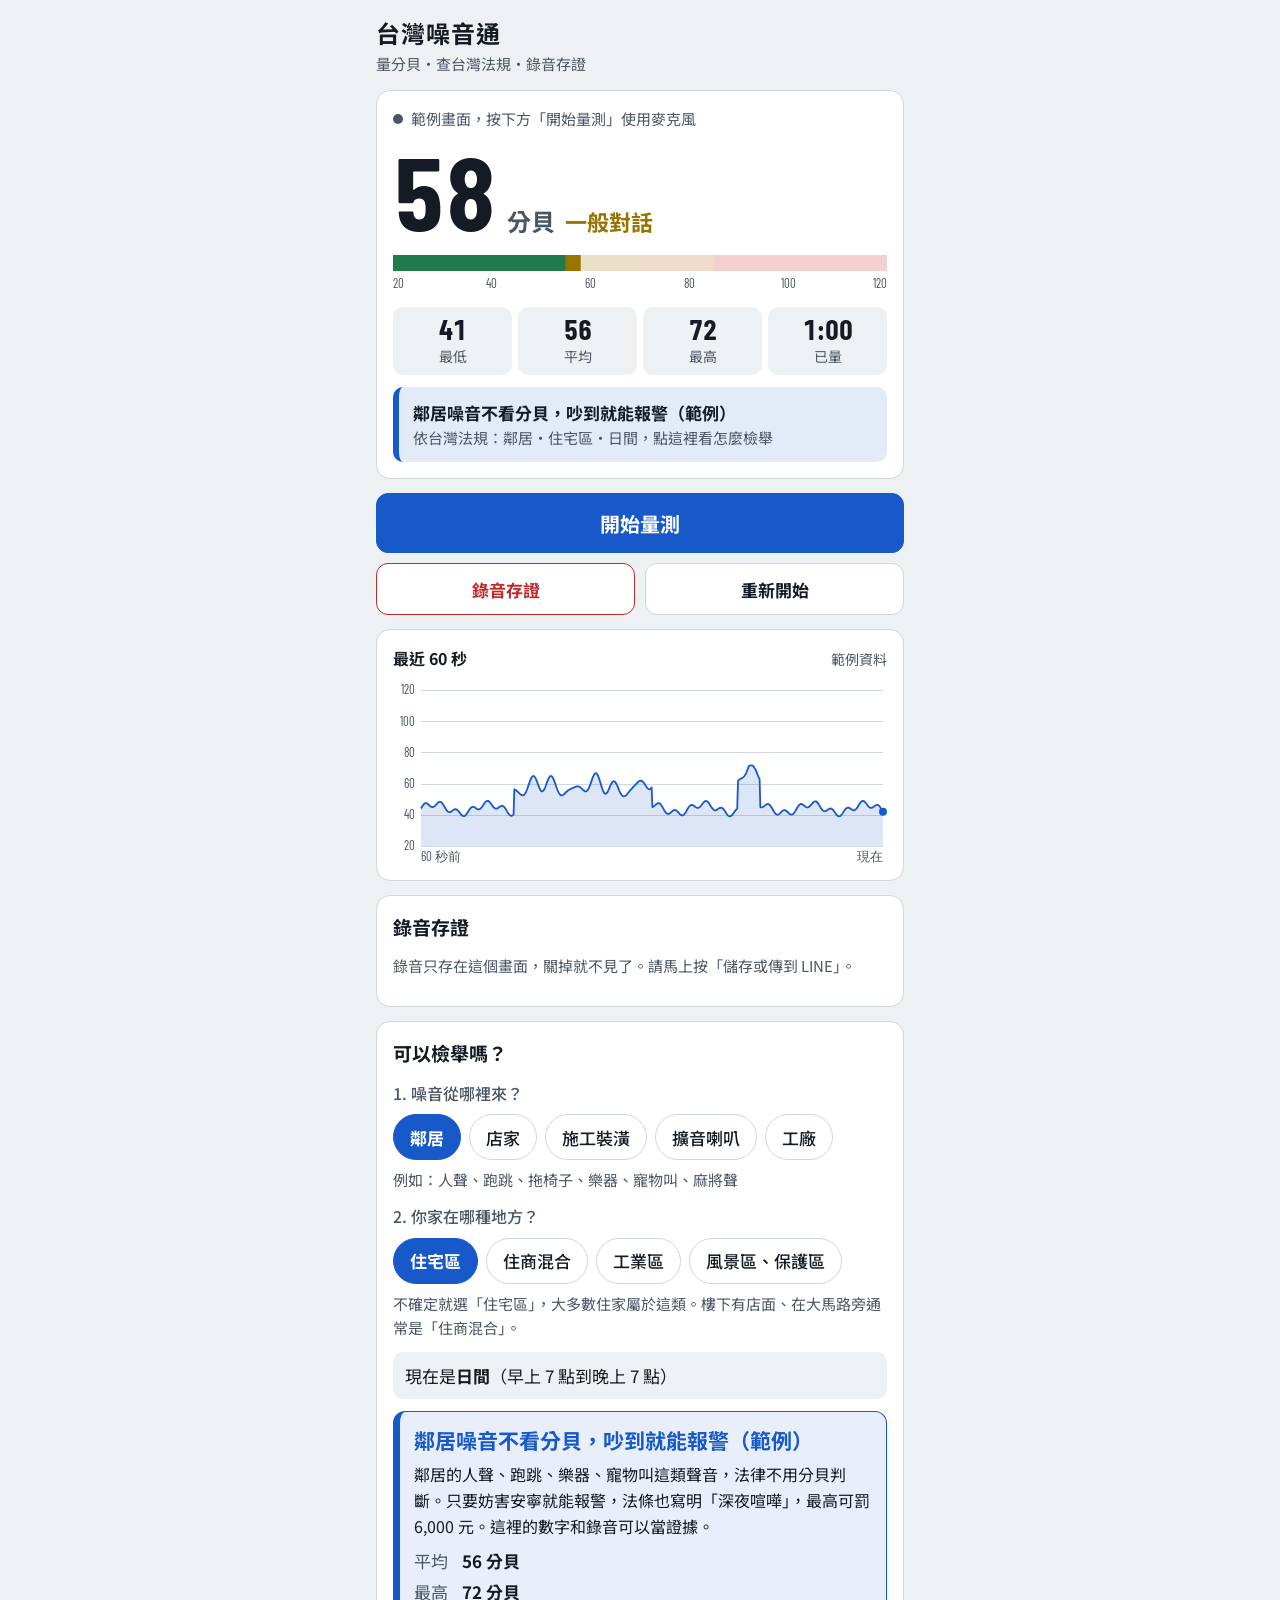
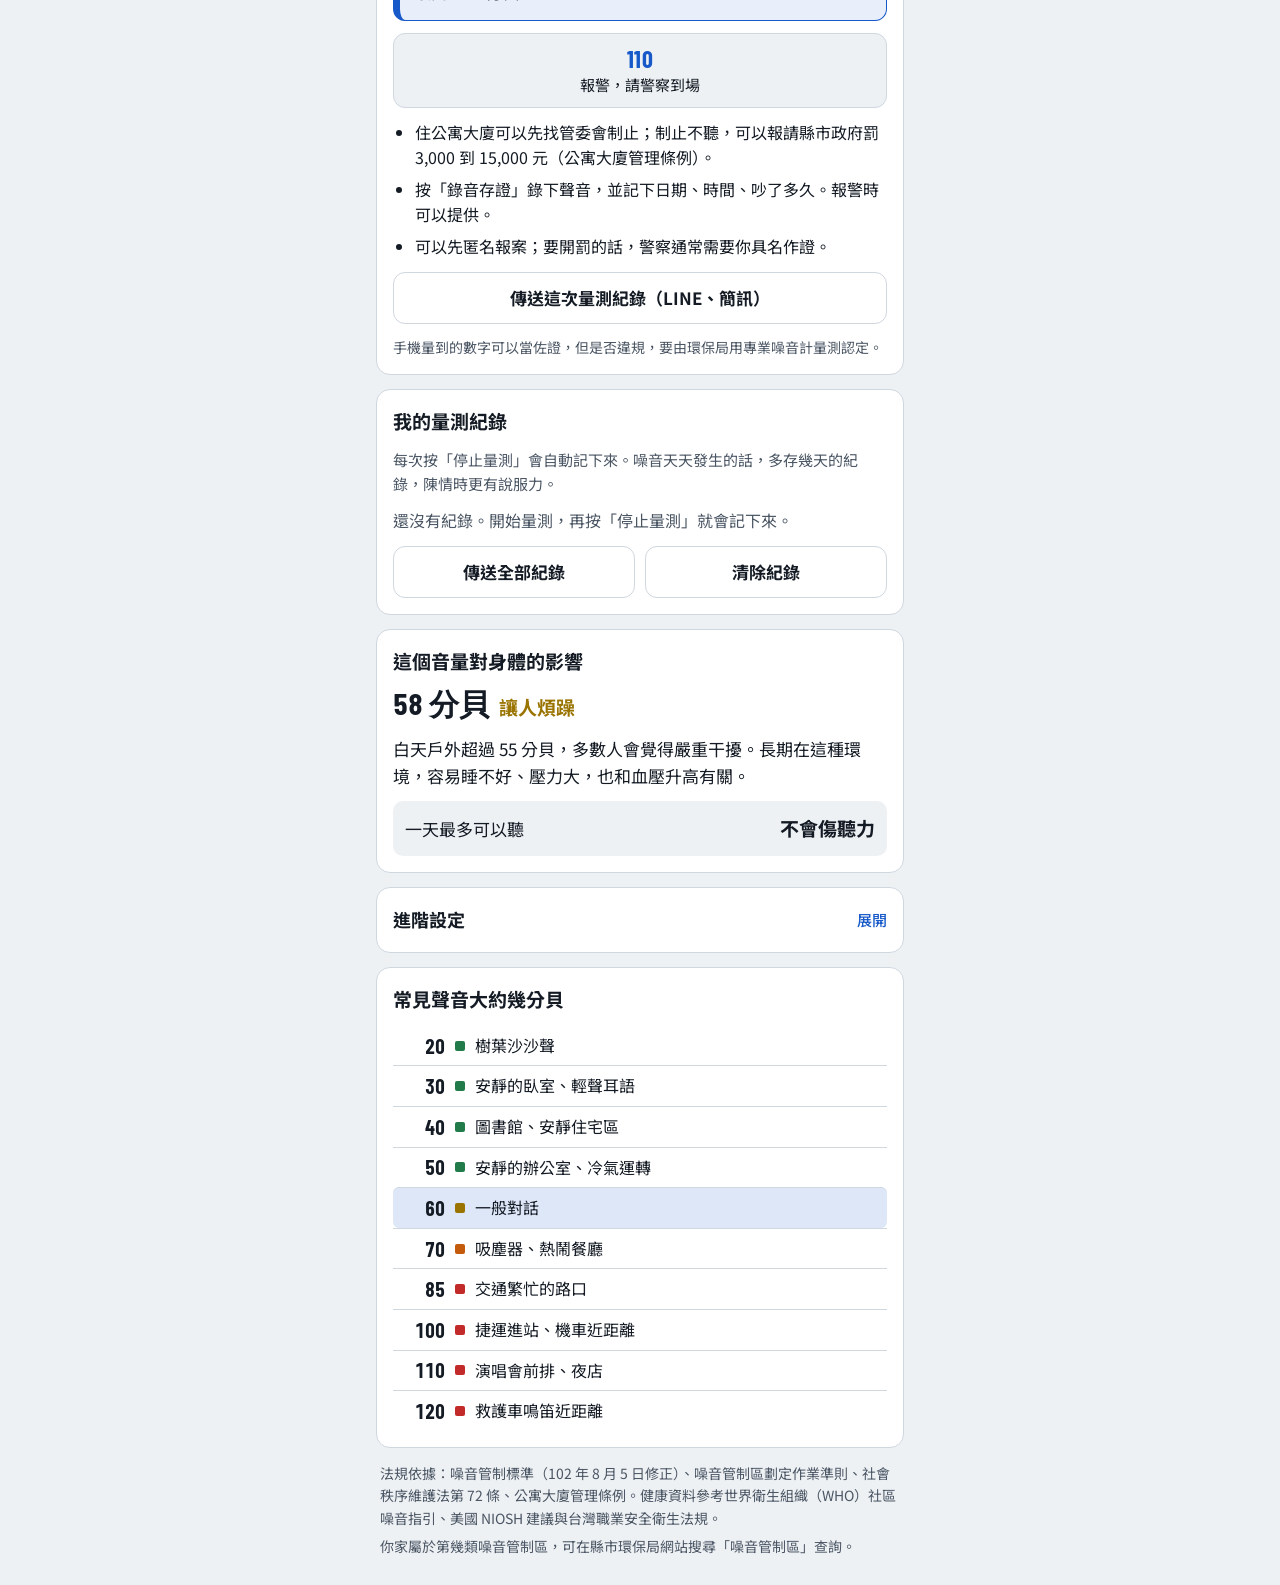
==== commit c67a0f43: "Redesign decibel meter as 台灣噪音通: larger text, tap choices, call buttons, evidence recording, history" ====
--- a/decibel/index.html
+++ b/decibel/index.html
@@ -2,275 +2,326 @@
 <html lang="zh-Hant">
 <head>
 <meta charset="utf-8">
-<meta name="viewport" content="width=device-width, initial-scale=1">
-<title>分貝計</title>
+<meta name="viewport" content="width=device-width, initial-scale=1, viewport-fit=cover">
+<title>台灣噪音通</title>
+<meta name="description" content="用手機量分貝，依台灣噪音管制法規判斷有沒有超標，並錄音存證、一鍵撥打陳情專線。">
 <meta name="theme-color" content="#0e1319">
 <link rel="manifest" href="manifest.json">
 <link rel="apple-touch-icon" href="apple-touch-icon.png">
 <meta name="apple-mobile-web-app-capable" content="yes">
 <meta name="mobile-web-app-capable" content="yes">
-<meta name="apple-mobile-web-app-title" content="分貝計">
+<meta name="apple-mobile-web-app-title" content="台灣噪音通">
 <meta name="apple-mobile-web-app-status-bar-style" content="black-translucent">
-
 <link rel="preconnect" href="https://fonts.googleapis.com">
 <link rel="preconnect" href="https://fonts.gstatic.com" crossorigin>
-<link href="https://fonts.googleapis.com/css2?family=Barlow+Condensed:wght@500;600;700&family=Noto+Sans+TC:wght@400;500;700&display=swap" rel="stylesheet">
+<link href="https://fonts.googleapis.com/css2?family=Barlow+Condensed:wght@600;700&family=Noto+Sans+TC:wght@400;500;700&display=swap" rel="stylesheet">
 <style>
-/* Layout: one-column instrument panel. Readout → gauge → stats → 60 s trace → controls → reference scale. */
+/* Layout: one column, answer first. Big reading + plain verdict → start / record → law card with tap choices and call buttons → history → health → advanced (collapsed). */
 :root {
   --bg: #eef1f4;
   --panel: #ffffff;
-  --ink: #17202b;
-  --muted: #5d6a78;
-  --line: #d5dce3;
-  --accent: #1f5fd1;
-  --ok: #2e8b57;
-  --mid: #c99a06;
-  --loud: #e06c16;
-  --risk: #c62f2f;
+  --ink: #141b24;
+  --muted: #4b5664;
+  --line: #cfd7df;
+  --accent: #1859c9;
+  --ok: #217a49;
+  --mid: #9a7400;
+  --loud: #c45a0c;
+  --risk: #c22a2a;
   --font-display: "Barlow Condensed", "Arial Narrow", sans-serif;
   --font-body: "Noto Sans TC", "PingFang TC", "Microsoft JhengHei", system-ui, sans-serif;
   color-scheme: light;
 }
 @media (prefers-color-scheme: dark) {
   :root:not([data-theme="light"]) {
-    --bg: #0e1319; --panel: #161d26; --ink: #e8edf2; --muted: #93a1b0; --line: #2a3542;
-    --accent: #6ea2ff; --ok: #4cc283; --mid: #e8bb2e; --loud: #f08a3c; --risk: #f05c5c;
+    --bg: #0e1319; --panel: #172029; --ink: #edf1f5; --muted: #aab6c3; --line: #2d3946;
+    --accent: #79aaff; --ok: #4cc283; --mid: #e8bb2e; --loud: #f08a3c; --risk: #ff6b6b;
     color-scheme: dark;
   }
 }
 :root[data-theme="dark"] {
-  --bg: #0e1319; --panel: #161d26; --ink: #e8edf2; --muted: #93a1b0; --line: #2a3542;
-  --accent: #6ea2ff; --ok: #4cc283; --mid: #e8bb2e; --loud: #f08a3c; --risk: #f05c5c;
+  --bg: #0e1319; --panel: #172029; --ink: #edf1f5; --muted: #aab6c3; --line: #2d3946;
+  --accent: #79aaff; --ok: #4cc283; --mid: #e8bb2e; --loud: #f08a3c; --risk: #ff6b6b;
   color-scheme: dark;
 }
 * { box-sizing: border-box; }
 html, body { margin: 0; }
 body {
   background: var(--bg); color: var(--ink); font-family: var(--font-body);
-  font-size: 15px; line-height: 1.5;
+  font-size: 17px; line-height: 1.6; -webkit-text-size-adjust: 100%;
 }
-.wrap { max-width: 560px; margin: 0 auto; padding: 16px; display: grid; gap: 14px; }
-header { display: flex; align-items: center; justify-content: space-between; gap: 12px; flex-wrap: wrap; }
-h1 { font-size: 20px; margin: 0; letter-spacing: .04em; }
-.seg { display: inline-flex; border: 1px solid var(--line); border-radius: 8px; overflow: hidden; background: var(--panel); }
-.seg button {
-  font: 600 15px var(--font-display); letter-spacing: .03em; border: 0; background: transparent;
-  color: var(--muted); padding: 6px 12px; cursor: pointer;
+.wrap {
+  max-width: 560px; margin: 0 auto; display: grid; gap: 14px;
+  padding: calc(14px + env(safe-area-inset-top)) calc(16px + env(safe-area-inset-right)) calc(28px + env(safe-area-inset-bottom)) calc(16px + env(safe-area-inset-left));
 }
-.seg button[aria-pressed="true"] { background: var(--accent); color: #fff; }
-.panel { background: var(--panel); border: 1px solid var(--line); border-radius: 12px; padding: 16px; }
-.readout { display: grid; gap: 10px; }
-.status { display: flex; align-items: center; gap: 8px; font-size: 13px; color: var(--muted); }
-.dot { width: 8px; height: 8px; border-radius: 50%; background: var(--muted); flex: none; }
+header { display: grid; gap: 0; }
+h1 { font-size: 24px; margin: 0; letter-spacing: .04em; }
+.tagline { margin: 0; color: var(--muted); font-size: 15px; }
+h2 { margin: 0; font-size: 19px; text-wrap: balance; }
+h3 { margin: 0; font-size: 16px; color: var(--muted); font-weight: 500; }
+.panel { background: var(--panel); border: 1px solid var(--line); border-radius: 14px; padding: 16px; display: grid; gap: 12px; }
+.status { display: flex; align-items: center; gap: 8px; font-size: 15px; color: var(--muted); }
+.dot { width: 10px; height: 10px; border-radius: 50%; background: var(--muted); flex: none; }
 .dot.live { background: var(--risk); animation: pulse 1.2s infinite; }
 @keyframes pulse { 50% { opacity: .3; } }
 @media (prefers-reduced-motion: reduce) { .dot.live { animation: none; } }
-.big { display: flex; align-items: baseline; gap: 8px; }
-.num {
-  font: 700 96px/0.95 var(--font-display); font-variant-numeric: tabular-nums;
-  letter-spacing: -.01em; min-width: 3ch;
+.big { display: flex; align-items: baseline; gap: 10px; flex-wrap: wrap; }
+.num { font: 700 104px/0.9 var(--font-display); font-variant-numeric: tabular-nums; min-width: 2.2ch; }
+.unit { font-size: 24px; font-weight: 700; color: var(--muted); }
+.level { font-size: 22px; font-weight: 700; }
+.gauge canvas { width: 100%; height: 42px; display: block; }
+.stats { display: grid; grid-template-columns: repeat(4, 1fr); gap: 6px; text-align: center; }
+.stat { display: grid; gap: 2px; padding: 8px 2px; border-radius: 10px; background: var(--bg); }
+.stat b { font: 700 28px/1 var(--font-display); font-variant-numeric: tabular-nums; }
+.stat span { font-size: 14px; color: var(--muted); }
+.summary {
+  --tone: var(--muted);
+  display: block; text-decoration: none; color: var(--ink); font-size: 17px; font-weight: 700;
+  padding: 12px 14px; border-radius: 10px; border-left: 6px solid var(--tone);
+  background: color-mix(in srgb, var(--tone) 12%, var(--panel));
 }
-.unit { font: 600 24px var(--font-display); color: var(--muted); }
-.chip {
-  justify-self: start; font-size: 13px; font-weight: 500; padding: 3px 10px; border-radius: 999px;
-  border: 1px solid currentColor; color: var(--muted);
-}
-.gauge { position: relative; height: 40px; }
-.gauge canvas { width: 100%; height: 40px; display: block; }
-.stats { display: grid; grid-template-columns: repeat(4, 1fr); gap: 8px; }
-.stat { display: grid; gap: 2px; }
-.stat b { font: 600 26px/1 var(--font-display); font-variant-numeric: tabular-nums; }
-.stat span { font-size: 12px; color: var(--muted); }
-.chart-head { display: flex; justify-content: space-between; align-items: baseline; font-size: 13px; color: var(--muted); margin-bottom: 6px; }
-.chart-head strong { color: var(--ink); font-size: 14px; }
-#chart { width: 100%; height: 190px; display: block; }
+.summary small { display: block; font-weight: 400; font-size: 15px; color: var(--muted); }
+.ok-t { --tone: var(--ok); } .near-t { --tone: var(--mid); } .over-t { --tone: var(--risk); } .info-t { --tone: var(--accent); }
 .controls { display: grid; grid-template-columns: 1fr 1fr; gap: 10px; }
 .btn {
-  font: 500 15px var(--font-body); padding: 12px; border-radius: 10px; cursor: pointer;
-  border: 1px solid var(--line); background: var(--panel); color: var(--ink);
+  font: 700 17px var(--font-body); min-height: 52px; padding: 10px 12px; border-radius: 12px; cursor: pointer;
+  border: 1.5px solid var(--line); background: var(--panel); color: var(--ink);
 }
-.btn.primary { background: var(--accent); border-color: var(--accent); color: #fff; grid-column: 1 / -1; font-weight: 700; font-size: 17px; }
-.btn:focus-visible, .seg button:focus-visible, input:focus-visible { outline: 3px solid var(--accent); outline-offset: 2px; }
-.note { font-size: 13px; color: var(--muted); margin: 0; }
-.msg { font-size: 14px; padding: 10px 12px; border-radius: 8px; border-left: 4px solid var(--loud); background: var(--bg); margin: 0; }
+.btn.primary { background: var(--accent); border-color: var(--accent); color: #fff; grid-column: 1 / -1; font-size: 20px; min-height: 60px; }
+.btn.rec { border-color: var(--risk); color: var(--risk); }
+.btn.rec.on { background: var(--risk); color: #fff; }
+.btn.wide { width: 100%; }
+.btn:disabled { opacity: .5; }
+.btn:focus-visible, .opt:focus-visible, a:focus-visible, summary:focus-visible, input:focus-visible { outline: 3px solid var(--accent); outline-offset: 2px; }
+.msg { font-size: 16px; padding: 12px 14px; border-radius: 10px; border-left: 5px solid var(--loud); background: var(--panel); margin: 0; }
 .msg[hidden] { display: none; }
-.cal { display: grid; gap: 6px; }
-.cal label { display: flex; justify-content: space-between; font-size: 14px; }
-.cal input[type="range"] { width: 100%; accent-color: var(--accent); }
-h2 { font-size: 15px; margin: 0 0 8px; }
-.ref { display: grid; gap: 0; }
-.ref div { display: grid; grid-template-columns: 52px 10px 1fr; gap: 10px; align-items: center; padding: 6px 0; border-top: 1px solid var(--line); font-size: 14px; }
-.ref div:first-child { border-top: 0; }
-.ref b { font: 600 18px var(--font-display); font-variant-numeric: tabular-nums; text-align: right; }
-.ref i { width: 10px; height: 10px; border-radius: 2px; }
-.ref div.on { background: color-mix(in srgb, var(--accent) 12%, transparent); }
-.visually-hidden { position: absolute; width: 1px; height: 1px; overflow: hidden; clip: rect(0 0 0 0); }
-.law, .health { display: grid; gap: 12px; }
-.law h2, .health h2 { margin: 0; font-size: 17px; }
-.row2 { display: grid; grid-template-columns: 1fr 1fr; gap: 10px; }
-@media (max-width: 400px) { .row2 { grid-template-columns: 1fr; } }
-.field { display: grid; gap: 4px; font-size: 13px; color: var(--muted); }
-.field select {
-  font: 500 15px var(--font-body); color: var(--ink); background: var(--bg);
-  border: 1px solid var(--line); border-radius: 8px; padding: 9px 10px; width: 100%;
+.chart-head { display: flex; justify-content: space-between; align-items: baseline; font-size: 14px; color: var(--muted); }
+.chart-head strong { color: var(--ink); font-size: 16px; }
+#chart { width: 100%; height: 180px; display: block; }
+.q { display: grid; gap: 8px; }
+.opts { display: flex; flex-wrap: wrap; gap: 8px; }
+.opt {
+  font: 500 17px var(--font-body); min-height: 46px; padding: 6px 16px; border-radius: 999px; cursor: pointer;
+  border: 1.5px solid var(--line); background: var(--panel); color: var(--ink);
 }
-.field select:focus-visible, .btn.sm:focus-visible { outline: 3px solid var(--accent); outline-offset: 2px; }
-.period { margin: 0; font-size: 14px; }
-.period b { font-weight: 700; }
+.opt[aria-pressed="true"] { background: var(--accent); border-color: var(--accent); color: #fff; font-weight: 700; }
+.hint { margin: 0; font-size: 15px; color: var(--muted); }
+.period { margin: 0; font-size: 17px; padding: 10px 12px; border-radius: 10px; background: var(--bg); }
 .verdict {
   --tone: var(--muted);
-  border: 1px solid var(--tone); border-left-width: 6px; border-radius: 10px; padding: 12px 14px;
-  background: color-mix(in srgb, var(--tone) 10%, var(--panel)); display: grid; gap: 6px;
+  border: 1.5px solid var(--tone); border-left-width: 7px; border-radius: 12px; padding: 14px;
+  background: color-mix(in srgb, var(--tone) 10%, var(--panel)); display: grid; gap: 8px;
 }
-.verdict.ok { --tone: var(--ok); }
-.verdict.near { --tone: var(--mid); }
-.verdict.over { --tone: var(--risk); }
-.verdict.info { --tone: var(--accent); }
-.verdict .vt { font-size: 18px; font-weight: 700; color: var(--tone); }
-.verdict .vs { font-size: 14px; }
-.verdict dl { margin: 2px 0 0; display: grid; grid-template-columns: auto 1fr; gap: 2px 12px; font-size: 14px; }
+.verdict.ok { --tone: var(--ok); } .verdict.near { --tone: var(--mid); } .verdict.over { --tone: var(--risk); } .verdict.info { --tone: var(--accent); }
+.vt { font-size: 21px; font-weight: 700; color: var(--tone); line-height: 1.35; }
+.vs { font-size: 16px; }
+.verdict dl { margin: 0; display: grid; grid-template-columns: auto 1fr; gap: 4px 14px; font-size: 17px; }
 .verdict dt { color: var(--muted); }
-.verdict dd { margin: 0; font-variant-numeric: tabular-nums; }
-.howto { margin: 0; padding-left: 20px; display: grid; gap: 6px; font-size: 14px; }
-.howto a { color: var(--accent); font-weight: 700; }
-.btn.sm { padding: 8px 10px; font-size: 14px; border-radius: 8px; width: 100%; }
-.bgline { font-size: 13px; color: var(--muted); margin: 0; }
-.bgline button { font: inherit; color: var(--accent); background: none; border: 0; padding: 0; cursor: pointer; text-decoration: underline; }
-textarea.record {
-  width: 100%; min-height: 150px; font: 13px/1.5 var(--font-body); color: var(--ink);
-  background: var(--bg); border: 1px solid var(--line); border-radius: 8px; padding: 10px;
+.verdict dd { margin: 0; font-weight: 700; font-variant-numeric: tabular-nums; }
+.calls { display: grid; grid-template-columns: repeat(auto-fit, minmax(150px, 1fr)); gap: 8px; }
+.call {
+  display: grid; gap: 0; text-align: center; padding: 10px; border-radius: 12px; text-decoration: none;
+  background: var(--bg); border: 1.5px solid var(--line); color: var(--ink);
 }
+.call b { font: 700 24px var(--font-display); color: var(--accent); letter-spacing: .02em; }
+.call span { font-size: 15px; }
+.tips { margin: 0; padding-left: 22px; display: grid; gap: 6px; font-size: 16px; }
+.clips, .hist { display: grid; gap: 10px; }
+.clip { display: grid; gap: 8px; padding: 12px; border-radius: 12px; background: var(--bg); }
+.clip audio { width: 100%; }
+.clip p { margin: 0; font-size: 15px; }
+.hist-row { display: grid; grid-template-columns: 1fr auto; gap: 2px 10px; padding: 10px 0; border-top: 1px solid var(--line); font-size: 16px; }
+.hist-row:first-child { border-top: 0; }
+.hist-row .when { font-weight: 700; }
+.hist-row .what { color: var(--muted); font-size: 15px; }
+.hist-row .val { grid-row: 1 / 3; grid-column: 2; text-align: right; font: 700 24px/1 var(--font-display); font-variant-numeric: tabular-nums; align-self: center; }
+.hist-row .val small { display: block; font: 500 13px var(--font-body); }
+.empty { margin: 0; color: var(--muted); font-size: 16px; }
+.row2 { display: grid; grid-template-columns: 1fr 1fr; gap: 10px; }
 .hhead { display: flex; align-items: baseline; gap: 10px; flex-wrap: wrap; }
-.hhead b { font: 700 28px/1 var(--font-display); font-variant-numeric: tabular-nums; }
-.hhead span { font-weight: 700; font-size: 16px; }
+.hhead b { font: 700 30px/1 var(--font-display); font-variant-numeric: tabular-nums; }
+.hhead span { font-weight: 700; font-size: 19px; }
 .health p { margin: 0; }
-.safe { display: flex; justify-content: space-between; gap: 10px; align-items: baseline; padding: 10px 12px; border-radius: 8px; background: var(--bg); font-size: 14px; }
-.safe b { font: 700 20px var(--font-display); font-variant-numeric: tabular-nums; white-space: nowrap; }
-.src { font-size: 12px; color: var(--muted); margin: 0; }
+.safe { display: flex; justify-content: space-between; gap: 10px; align-items: baseline; padding: 12px; border-radius: 10px; background: var(--bg); }
+.safe b { font-size: 19px; white-space: nowrap; }
+details.panel { gap: 0; }
+details.panel > summary { cursor: pointer; font-size: 18px; font-weight: 700; list-style: none; display: flex; justify-content: space-between; align-items: center; min-height: 32px; }
+details.panel > summary::-webkit-details-marker { display: none; }
+details.panel > summary::after { content: "展開"; font-size: 15px; font-weight: 500; color: var(--accent); }
+details.panel[open] > summary::after { content: "收合"; }
+.adv { display: grid; gap: 18px; margin-top: 14px; }
+.adv section { display: grid; gap: 8px; }
+.adv input[type="range"] { width: 100%; accent-color: var(--accent); height: 32px; }
+.adv label.line { display: flex; justify-content: space-between; font-weight: 700; }
+.ref { display: grid; }
+.ref div { display: grid; grid-template-columns: 48px 10px 1fr; gap: 10px; align-items: center; padding: 7px 4px; border-top: 1px solid var(--line); font-size: 16px; }
+.ref div:first-child { border-top: 0; }
+.ref b { font: 700 20px var(--font-display); font-variant-numeric: tabular-nums; text-align: right; }
+.ref i { width: 10px; height: 10px; border-radius: 2px; }
+.ref div.on { background: color-mix(in srgb, var(--accent) 14%, transparent); border-radius: 6px; }
+.src { font-size: 14px; color: var(--muted); margin: 0; }
+textarea.record { width: 100%; min-height: 160px; font: 15px/1.5 var(--font-body); color: var(--ink); background: var(--bg); border: 1px solid var(--line); border-radius: 10px; padding: 10px; }
+.visually-hidden { position: absolute; width: 1px; height: 1px; overflow: hidden; clip: rect(0 0 0 0); }
+footer { display: grid; gap: 6px; padding: 0 4px; }
+@media (max-width: 380px) { .num { font-size: 88px; } .stat b { font-size: 24px; } }
 </style>
 </head>
 <body>
 <div class="wrap">
   <header>
-    <h1>分貝計</h1>
-    <div class="seg" role="group" aria-label="頻率加權">
-      <button id="wA" type="button" aria-pressed="true">dB(A)</button>
-      <button id="wZ" type="button" aria-pressed="false">dB(Z)</button>
-    </div>
+    <h1>台灣噪音通</h1>
+    <p class="tagline">量分貝・查台灣法規・錄音存證</p>
   </header>
 
-  <section class="panel readout" aria-live="polite">
-    <div class="status"><span class="dot" id="dot"></span><span id="statusText">範例畫面 · 按「開始量測」使用麥克風</span></div>
-    <div class="big"><span class="num" id="num">58</span><span class="unit" id="unit">dB(A)</span></div>
-    <span class="chip" id="chip">一般對話</span>
+  <section class="panel" aria-live="polite" aria-label="目前音量">
+    <div class="status"><span class="dot" id="dot"></span><span id="statusText">範例畫面，按下方「開始量測」使用麥克風</span></div>
+    <div class="big"><span class="num" id="num">58</span><span class="unit">分貝</span><span class="level" id="level">一般對話</span></div>
     <div class="gauge"><canvas id="gauge" aria-hidden="true"></canvas></div>
     <div class="stats">
       <div class="stat"><b id="sMin">41</b><span>最低</span></div>
-      <div class="stat"><b id="sAvg">56</b><span>平均 Leq</span></div>
+      <div class="stat"><b id="sAvg">56</b><span>平均</span></div>
       <div class="stat"><b id="sMax">72</b><span>最高</span></div>
-      <div class="stat"><b id="sTime">0:60</b><span id="sTimeLabel">時間</span></div>
+      <div class="stat"><b id="sTime">1:00</b><span id="sTimeLabel">已量</span></div>
     </div>
+    <a class="summary info-t" id="summary" href="#law"></a>
   </section>
 
-  <section class="panel">
+  <section class="controls" aria-label="操作">
+    <button class="btn primary" id="startBtn" type="button">開始量測</button>
+    <button class="btn rec" id="recBtn" type="button">錄音存證</button>
+    <button class="btn" id="resetBtn" type="button">重新開始</button>
+  </section>
+  <p class="msg" id="msg" hidden></p>
+
+  <section class="panel" aria-label="音量變化">
     <div class="chart-head"><strong id="chartTitle">最近 60 秒</strong><span id="chartNote">範例資料</span></div>
     <canvas id="chart" aria-label="音量變化圖"></canvas>
   </section>
 
-  <p class="msg" id="msg" hidden></p>
-
-  <section class="controls">
-    <button class="btn primary" id="startBtn" type="button">開始量測</button>
-    <button class="btn" id="resetBtn" type="button">重設數據</button>
-    <button class="btn" id="fileBtn" type="button">分析錄音檔</button>
-    <input class="visually-hidden" id="fileInput" type="file" accept="audio/*,video/*" capture>
+  <section class="panel" id="clipsPanel" hidden>
+    <h2>錄音存證</h2>
+    <p class="hint">錄音只存在這個畫面，關掉就不見了。請馬上按「儲存或傳到 LINE」。</p>
+    <div class="clips" id="clips"></div>
   </section>
 
-  <section class="panel law" aria-labelledby="lawTitle">
-    <h2 id="lawTitle">有沒有超過台灣噪音標準？</h2>
-    <div class="row2">
-      <label class="field" for="srcSel"><span>噪音從哪裡來</span>
-        <select id="srcSel">
-          <option value="neighbor">住家鄰居（人聲、跑跳、樂器、寵物）</option>
-          <option value="business">店家（餐廳、KTV、冷氣室外機、抽風機）</option>
-          <option value="construction">施工、裝潢</option>
-          <option value="amplifier">擴音喇叭（宣傳車、廣播、音響）</option>
-          <option value="factory">工廠</option>
-        </select>
-      </label>
-      <label class="field" for="zoneSel"><span>你家在哪種地區</span>
-        <select id="zoneSel">
-          <option value="0">第一類：風景區、保護區</option>
-          <option value="1" selected>第二類：住宅區、文教區（多數住家）</option>
-          <option value="2">第三類：住商混合、商業區</option>
-          <option value="3">第四類：工業區</option>
-        </select>
-      </label>
+  <section class="panel" id="law" aria-labelledby="lawTitle">
+    <h2 id="lawTitle">可以檢舉嗎？</h2>
+    <div class="q">
+      <h3>1. 噪音從哪裡來？</h3>
+      <div class="opts" id="srcOpts" role="group" aria-label="噪音來源">
+        <button class="opt" type="button" data-v="neighbor">鄰居</button>
+        <button class="opt" type="button" data-v="business">店家</button>
+        <button class="opt" type="button" data-v="construction">施工裝潢</button>
+        <button class="opt" type="button" data-v="amplifier">擴音喇叭</button>
+        <button class="opt" type="button" data-v="factory">工廠</button>
+      </div>
+      <p class="hint" id="srcHint"></p>
     </div>
-    <div class="row2">
-      <label class="field" for="periodSel"><span>時段</span>
-        <select id="periodSel">
-          <option value="auto">依現在時間自動判斷</option>
-          <option value="0">日間</option>
-          <option value="1">晚間</option>
-          <option value="2">夜間</option>
-        </select>
-      </label>
-      <div class="field"><span>背景音量（選用）</span>
-        <button class="btn sm" id="bgBtn" type="button">把目前平均設為背景音量</button>
+    <div class="q">
+      <h3>2. 你家在哪種地方？</h3>
+      <div class="opts" id="zoneOpts" role="group" aria-label="地區類別">
+        <button class="opt" type="button" data-v="1">住宅區</button>
+        <button class="opt" type="button" data-v="2">住商混合</button>
+        <button class="opt" type="button" data-v="3">工業區</button>
+        <button class="opt" type="button" data-v="0">風景區、保護區</button>
       </div>
+      <p class="hint">不確定就選「住宅區」，大多數住家屬於這類。樓下有店面、在大馬路旁通常是「住商混合」。</p>
     </div>
     <p class="period" id="periodText"></p>
-    <p class="bgline" id="bgLine"></p>
-    <div class="verdict" id="verdict" aria-live="polite"></div>
-    <ul class="howto" id="howto"></ul>
-    <button class="btn" id="copyBtn" type="button">複製量測紀錄（陳情、報警時用）</button>
+    <div class="verdict" id="verdict"></div>
+    <div class="calls" id="calls"></div>
+    <ul class="tips" id="tips"></ul>
+    <button class="btn wide" id="shareBtn" type="button">傳送這次量測紀錄（LINE、簡訊）</button>
     <textarea class="record" id="recordText" readonly hidden aria-label="量測紀錄"></textarea>
-    <p class="src">依據：噪音管制標準（102 年 8 月 5 日修正）、噪音管制區劃定作業準則、社會秩序維護法第 72 條。手機量測只能當參考與佐證，是否違規以環保局用專業噪音計量測為準。你家屬於第幾類，可在縣市環保局網站搜尋「噪音管制區」。</p>
+    <p class="src">手機量到的數字可以當佐證，但是否違規，要由環保局用專業噪音計量測認定。</p>
   </section>
 
+  <section class="panel" aria-labelledby="histTitle">
+    <h2 id="histTitle">我的量測紀錄</h2>
+    <p class="hint">每次按「停止量測」會自動記下來。噪音天天發生的話，多存幾天的紀錄，陳情時更有說服力。</p>
+    <div class="hist" id="hist"></div>
+    <div class="row2">
+      <button class="btn" id="histShare" type="button">傳送全部紀錄</button>
+      <button class="btn" id="histClear" type="button">清除紀錄</button>
+    </div>
+  </section>
+
   <section class="panel health" aria-labelledby="healthTitle">
-    <h2 id="healthTitle">這個音量會造成什麼影響？</h2>
-    <div class="hhead"><b id="hLevel">58 dB(A)</b><span id="hTitle"></span></div>
+    <h2 id="healthTitle">這個音量對身體的影響</h2>
+    <div class="hhead"><b id="hLevel">58 分貝</b><span id="hTitle"></span></div>
     <p id="hText"></p>
-    <div class="safe"><span id="hSafeLabel">一天最多可以聽多久</span><b id="hSafe">不限</b></div>
-    <p class="src">睡眠與干擾的數字來自世界衛生組織（WHO）社區噪音指引；可聽多久依美國 NIOSH 建議（85 dB 8 小時，每多 3 dB 時間減半）；85 dB 聽力保護門檻依台灣職業安全衛生法規。</p>
+    <div class="safe"><span>一天最多可以聽</span><b id="hSafe">不會傷聽力</b></div>
   </section>
 
-  <section class="panel cal">
-    <label for="offset"><span>校正偏移</span><span id="offVal">+100 dB</span></label>
-    <input id="offset" type="range" min="60" max="140" step="1" value="100">
-    <p class="note">手機與電腦麥克風沒有出廠校正，數值是估計。若身邊有已知音量的音源（或專業分貝計），調整這裡讓兩者讀數一致；安靜的臥室通常約 30–35 dB(A)。</p>
-  </section>
+  <details class="panel" id="advanced">
+    <summary>進階設定</summary>
+    <div class="adv">
+      <section>
+        <label class="line" for="offset"><span>校正讀數</span><span id="offVal">0</span></label>
+        <input id="offset" type="range" min="-40" max="40" step="1" value="0">
+        <p class="hint">手機麥克風沒有經過專業校正。安靜的臥室大約 30 到 35 分貝；如果讀數差很多，用這裡調高或調低。</p>
+      </section>
+      <section>
+        <h3>扣除背景音量</h3>
+        <p class="hint" id="bgLine"></p>
+        <button class="btn" id="bgBtn" type="button">把這次平均存成背景音量</button>
+      </section>
+      <section>
+        <h3>時段</h3>
+        <div class="opts" id="periodOpts" role="group" aria-label="時段">
+          <button class="opt" type="button" data-v="auto">依現在時間</button>
+          <button class="opt" type="button" data-v="0">日間</button>
+          <button class="opt" type="button" data-v="1">晚間</button>
+          <button class="opt" type="button" data-v="2">夜間</button>
+        </div>
+        <p class="hint">分析以前的錄音時，請選錄音當時的時段。</p>
+      </section>
+      <section>
+        <h3>分析手機裡的錄音、錄影</h3>
+        <button class="btn" id="fileBtn" type="button">選擇檔案</button>
+        <input class="visually-hidden" id="fileInput" type="file" accept="audio/*,video/*">
+      </section>
+      <section>
+        <h3>加權方式</h3>
+        <div class="opts" id="wOpts" role="group" aria-label="加權方式">
+          <button class="opt" type="button" data-v="A">A 加權（法規用）</button>
+          <button class="opt" type="button" data-v="Z">不加權</button>
+        </div>
+        <p class="hint">台灣噪音法規用 A 加權，接近人耳聽到的感覺。一般請維持 A 加權。</p>
+      </section>
+    </div>
+  </details>
 
   <section class="panel">
     <h2>常見聲音大約幾分貝</h2>
     <div class="ref" id="ref"></div>
   </section>
+
+  <footer>
+    <p class="src">法規依據：噪音管制標準（102 年 8 月 5 日修正）、噪音管制區劃定作業準則、社會秩序維護法第 72 條、公寓大廈管理條例。健康資料參考世界衛生組織（WHO）社區噪音指引、美國 NIOSH 建議與台灣職業安全衛生法規。</p>
+    <p class="src">你家屬於第幾類噪音管制區，可在縣市環保局網站搜尋「噪音管制區」查詢。</p>
+  </footer>
 </div>
 
 <script>
 (() => {
   const $ = id => document.getElementById(id);
   const css = n => getComputedStyle(document.documentElement).getPropertyValue(n).trim();
+  const store = {
+    get(k, d) { try { const v = localStorage.getItem("tnm-" + k); return v == null ? d : JSON.parse(v); } catch (e) { return d; } },
+    set(k, v) { try { localStorage.setItem("tnm-" + k, JSON.stringify(v)); } catch (e) {} }
+  };
 
   const REF = [
-    [20, "樹葉沙沙聲、錄音室"],
-    [30, "安靜的臥室、輕聲耳語"],
-    [40, "圖書館、安靜住宅區"],
-    [50, "安靜的辦公室、冷氣運轉"],
-    [60, "一般對話"],
-    [70, "吸塵器、熱鬧餐廳"],
-    [85, "交通繁忙的路口"],
-    [100, "捷運進站、機車近距離"],
-    [110, "演唱會前排、夜店"],
-    [120, "救護車鳴笛近距離、疼痛閾值"]
+    [20, "樹葉沙沙聲"], [30, "安靜的臥室、輕聲耳語"], [40, "圖書館、安靜住宅區"],
+    [50, "安靜的辦公室、冷氣運轉"], [60, "一般對話"], [70, "吸塵器、熱鬧餐廳"],
+    [85, "交通繁忙的路口"], [100, "捷運進站、機車近距離"], [110, "演唱會前排、夜店"],
+    [120, "救護車鳴笛近距離"]
   ];
   const LEVELS = [
     [35, "非常安靜", "--ok"], [45, "安靜", "--ok"], [55, "輕微聲響", "--ok"],
     [65, "一般對話", "--mid"], [75, "吵雜", "--mid"], [85, "很吵", "--loud"],
-    [100, "長時間會傷聽力", "--risk"], [999, "危險音量", "--risk"]
+    [100, "會傷聽力", "--risk"], [999, "危險", "--risk"]
   ];
   const levelInfo = db => LEVELS.find(l => db < l[0]);
   const zoneColor = db => db < 55 ? "--ok" : db < 70 ? "--mid" : db < 85 ? "--loud" : "--risk";
@@ -278,24 +329,20 @@
   // ---------- FFT + A-weighting ----------
   const N = 2048;
   const rev = new Uint32Array(N);
-  for (let i = 0, b = Math.log2(N); i < N; i++) {
-    let r = 0; for (let j = 0; j < b; j++) r |= ((i >> j) & 1) << (b - 1 - j); rev[i] = r;
-  }
+  for (let i = 0, b = Math.log2(N); i < N; i++) { let r = 0; for (let j = 0; j < b; j++) r |= ((i >> j) & 1) << (b - 1 - j); rev[i] = r; }
   const cosT = new Float64Array(N / 2), sinT = new Float64Array(N / 2);
   for (let i = 0; i < N / 2; i++) { cosT[i] = Math.cos(2 * Math.PI * i / N); sinT[i] = -Math.sin(2 * Math.PI * i / N); }
   const hann = new Float64Array(N);
   for (let i = 0; i < N; i++) hann[i] = 0.5 - 0.5 * Math.cos(2 * Math.PI * i / (N - 1));
   const re = new Float64Array(N), im = new Float64Array(N);
-  function fftPower(buf, off) {
+  function fft(buf, off) {
     for (let i = 0; i < N; i++) { re[rev[i]] = buf[off + i] * hann[i]; im[rev[i]] = 0; }
     for (let size = 2; size <= N; size <<= 1) {
       const half = size >> 1, step = N / size;
-      for (let s = 0; s < N; s += size) {
-        for (let k = 0; k < half; k++) {
-          const c = cosT[k * step], si = sinT[k * step], a = s + k, b = a + half;
-          const tr = re[b] * c - im[b] * si, ti = re[b] * si + im[b] * c;
-          re[b] = re[a] - tr; im[b] = im[a] - ti; re[a] += tr; im[a] += ti;
-        }
+      for (let s = 0; s < N; s += size) for (let k = 0; k < half; k++) {
+        const c = cosT[k * step], si = sinT[k * step], a = s + k, b = a + half;
+        const tr = re[b] * c - im[b] * si, ti = re[b] * si + im[b] * c;
+        re[b] = re[a] - tr; im[b] = im[a] - ti; re[a] += tr; im[a] += ti;
       }
     }
   }
@@ -304,20 +351,18 @@
     if (aW && aWsr === sr) return aW;
     aW = new Float64Array(N / 2); aWsr = sr;
     for (let k = 1; k < N / 2; k++) {
-      const f = k * sr / N, f2 = f * f;
-      const ra = (12194 ** 2 * f2 * f2) /
-        ((f2 + 20.6 ** 2) * Math.sqrt((f2 + 107.7 ** 2) * (f2 + 737.9 ** 2)) * (f2 + 12194 ** 2));
+      const f2 = (k * sr / N) ** 2;
+      const ra = (12194 ** 2 * f2 * f2) / ((f2 + 20.6 ** 2) * Math.sqrt((f2 + 107.7 ** 2) * (f2 + 737.9 ** 2)) * (f2 + 12194 ** 2));
       aW[k] = ra * ra * Math.pow(10, 0.2);
     }
     return aW;
   }
-  // returns mean-square power of a frame, A- or Z-weighted
   function framePower(buf, off, sr, weightA) {
     let ms = 0;
     for (let i = 0; i < N; i++) { const v = buf[off + i]; ms += v * v; }
     ms /= N;
     if (!weightA || ms < 1e-14) return ms;
-    fftPower(buf, off);
+    fft(buf, off);
     const w = aWeights(sr);
     let pz = 0, pa = 0;
     for (let k = 1; k < N / 2; k++) { const p = re[k] * re[k] + im[k] * im[k]; pz += p; pa += p * w[k]; }
@@ -326,20 +371,18 @@
   const toDb = p => 10 * Math.log10(Math.max(p, 1e-13));
 
   // ---------- state ----------
-  let weightA = true;
-  let offset = 100;
-  let mode = "demo"; // demo | live | file
+  const BASE = 100; // dBFS → dB SPL rough mapping; user trims with the calibration slider
+  let weightA = store.get("weight", "A") === "A";
+  let trim = store.get("trim", 0);
+  let offset = BASE + trim;
+  let mode = "demo";
   let ctx = null, stream = null, analyser = null, raf = 0;
-  let history = [];        // dBFS values, one per 100 ms
-  let fileSeries = null;   // {vals, dur}
-  let smoothP = 0, lastT = 0, accT = 0, peak = -Infinity;
+  let history = [], fileSeries = null;
+  let smoothP = 0, lastT = 0, accT = 0;
   let sumP = 0, cntP = 0, minDb = Infinity, maxDb = -Infinity, startT = 0, elapsed = 0;
-
-  try { const o = localStorage.getItem("dbm-offset"); if (o) offset = +o; } catch (e) {}
-  try { if (localStorage.getItem("dbm-weight") === "Z") weightA = false; } catch (e) {}
-  $("offset").value = offset;
-
-  // demo trace (marked as example until the user starts)
+  let srcKey = store.get("src", "neighbor"), zone = store.get("zone", 1), periodSel = store.get("period", "auto");
+  let bgLevel = null, startWall = null, limitLine = null, lastLawT = 0, savedThisRun = false;
+
   const demo = [];
   for (let i = 0; i < 600; i++) {
     const t = i / 10;
@@ -350,296 +393,284 @@
   }
   history = demo.slice();
 
-  function resetStats() {
-    sumP = 0; cntP = 0; minDb = Infinity; maxDb = -Infinity; peak = -Infinity;
-    startT = performance.now(); elapsed = 0;
-  }
-
+  function resetStats() { sumP = 0; cntP = 0; minDb = Infinity; maxDb = -Infinity; startT = performance.now(); elapsed = 0; savedThisRun = false; }
   const fmt = v => Number.isFinite(v) ? Math.round(v + offset).toString() : "–";
   const fmtTime = s => { s = Math.floor(s); return Math.floor(s / 60) + ":" + String(s % 60).padStart(2, "0"); };
-
-  function setReadout(dbfs, peakFs) {
-    const db = dbfs + offset;
-    $("num").textContent = Number.isFinite(dbfs) ? Math.round(db) : "–";
+  const r0 = v => Math.round(v);
+
+  function setReadout(dbfs) {
+    const db = dbfs + offset, ok = Number.isFinite(dbfs);
+    $("num").textContent = ok ? Math.round(db) : "–";
     const li = levelInfo(db);
-    const chip = $("chip");
-    chip.textContent = Number.isFinite(dbfs) ? li[1] : "等待量測";
-    chip.style.color = Number.isFinite(dbfs) ? css(li[2]) : css("--muted");
-    drawGauge(dbfs, peakFs);
-  }
-
-  function refreshStatsDisplay() {
-    $("sMin").textContent = fmt(minDb);
-    $("sMax").textContent = fmt(maxDb);
+    $("level").textContent = ok ? li[1] : "";
+    $("level").style.color = ok ? css(li[2]) : css("--muted");
+    drawGauge(dbfs);
+  }
+  function refreshStats() {
+    $("sMin").textContent = fmt(minDb); $("sMax").textContent = fmt(maxDb);
     $("sAvg").textContent = cntP ? fmt(toDb(sumP / cntP)) : "–";
     $("sTime").textContent = fmtTime(elapsed);
-    const cur = cntP ? toDb(sumP / cntP) + offset : NaN;
-    document.querySelectorAll("#ref div").forEach(d => d.classList.remove("on"));
   }
 
   // ---------- drawing ----------
   function fitCanvas(c) {
     const r = c.getBoundingClientRect(), d = window.devicePixelRatio || 1;
-    if (c.width !== Math.round(r.width * d) || c.height !== Math.round(r.height * d)) {
-      c.width = Math.round(r.width * d); c.height = Math.round(r.height * d);
-    }
+    if (c.width !== Math.round(r.width * d) || c.height !== Math.round(r.height * d)) { c.width = Math.round(r.width * d); c.height = Math.round(r.height * d); }
     const g = c.getContext("2d"); g.setTransform(d, 0, 0, d, 0, 0);
     return [g, r.width, r.height];
   }
   const LO = 20, HI = 120;
-
-  function drawGauge(dbfs, peakFs) {
+  function drawGauge(dbfs) {
     const [g, w, h] = fitCanvas($("gauge"));
     g.clearRect(0, 0, w, h);
     const x = db => (Math.min(HI, Math.max(LO, db)) - LO) / (HI - LO) * w;
-    const barH = 14, y0 = 4;
+    const barH = 16, y0 = 2;
     const zones = [[LO, 55, "--ok"], [55, 70, "--mid"], [70, 85, "--loud"], [85, HI, "--risk"]];
     g.globalAlpha = 0.22;
     zones.forEach(([a, b, c]) => { g.fillStyle = css(c); g.fillRect(x(a), y0, x(b) - x(a), barH); });
     g.globalAlpha = 1;
     const db = dbfs + offset;
-    if (Number.isFinite(dbfs)) {
-      zones.forEach(([a, b, c]) => {
-        if (db > a) { g.fillStyle = css(c); g.fillRect(x(a), y0, x(Math.min(db, b)) - x(a), barH); }
-      });
-    }
-    if (Number.isFinite(peakFs)) {
-      g.fillStyle = css("--ink"); g.fillRect(x(peakFs + offset) - 1, y0 - 3, 2, barH + 6);
-    }
-    g.fillStyle = css("--muted"); g.font = "12px " + css("--font-display"); g.textBaseline = "top";
-    for (let t = LO; t <= HI; t += 20) {
-      g.textAlign = t === LO ? "left" : t === HI ? "right" : "center";
-      g.fillText(t, x(t), y0 + barH + 6);
-    }
-  }
-
+    if (Number.isFinite(dbfs)) zones.forEach(([a, b, c]) => { if (db > a) { g.fillStyle = css(c); g.fillRect(x(a), y0, x(Math.min(db, b)) - x(a), barH); } });
+    if (limitLine != null) { g.fillStyle = css("--ink"); g.fillRect(x(limitLine) - 1.5, 0, 3, barH + 4); }
+    g.fillStyle = css("--muted"); g.font = "13px " + css("--font-display"); g.textBaseline = "top";
+    for (let t = LO; t <= HI; t += 20) { g.textAlign = t === LO ? "left" : t === HI ? "right" : "center"; g.fillText(t, x(t), y0 + barH + 6); }
+  }
   function drawChart() {
     const [g, w, h] = fitCanvas($("chart"));
     g.clearRect(0, 0, w, h);
     const padL = 28, padB = 18, padT = 6, cw = w - padL - 4, ch = h - padB - padT;
     const y = db => padT + (1 - (Math.min(HI, Math.max(LO, db)) - LO) / (HI - LO)) * ch;
-    g.font = "12px " + css("--font-display"); g.textBaseline = "middle"; g.textAlign = "right";
+    g.font = "13px " + css("--font-display"); g.textBaseline = "middle"; g.textAlign = "right";
     for (let t = LO; t <= HI; t += 20) {
       g.strokeStyle = css("--line"); g.lineWidth = 1;
       g.beginPath(); g.moveTo(padL, Math.round(y(t)) + .5); g.lineTo(w - 4, Math.round(y(t)) + .5); g.stroke();
       g.fillStyle = css("--muted"); g.fillText(t, padL - 6, y(t));
     }
-    // 85 dB reference
-    g.setLineDash([4, 4]); g.strokeStyle = css("--risk"); g.globalAlpha = .7;
-    g.beginPath(); g.moveTo(padL, y(85)); g.lineTo(w - 4, y(85)); g.stroke();
-    g.setLineDash([]); g.globalAlpha = 1;
-    g.fillStyle = css("--risk"); g.textAlign = "right"; g.textBaseline = "bottom";
-    g.fillText("85", w - 6, y(85) - 2);
     if (limitLine != null) {
-      g.setLineDash([2, 4]); g.strokeStyle = css("--loud"); g.lineWidth = 1.5;
+      g.setLineDash([5, 4]); g.strokeStyle = css("--risk"); g.lineWidth = 1.5;
       g.beginPath(); g.moveTo(padL, y(limitLine)); g.lineTo(w - 4, y(limitLine)); g.stroke();
-      g.setLineDash([]); g.lineWidth = 1; g.fillStyle = css("--loud"); g.textAlign = "left";
-      g.fillText("法規 " + limitLine, padL + 4, y(limitLine) - 2);
+      g.setLineDash([]); g.lineWidth = 1; g.fillStyle = css("--risk"); g.textAlign = "left"; g.textBaseline = "bottom";
+      g.fillText("法規上限 " + limitLine, padL + 4, y(limitLine) - 2);
     }
-
     let vals, totalSec;
-    if (mode === "file" && fileSeries) { vals = fileSeries.vals; totalSec = fileSeries.dur; }
-    else { vals = history; totalSec = 60; }
+    if (mode === "file" && fileSeries) { vals = fileSeries.vals; totalSec = fileSeries.dur; } else { vals = history; totalSec = 60; }
     const n = mode === "file" ? vals.length : 600;
     const xAt = i => padL + (n <= 1 ? 0 : i / (n - 1)) * cw;
     const start = mode === "file" ? 0 : n - vals.length;
-
-    // time labels
     g.fillStyle = css("--muted"); g.textBaseline = "top";
-    g.textAlign = "left"; g.fillText(mode === "file" ? "0:00" : "-60 s", padL, h - padB + 4);
+    g.textAlign = "left"; g.fillText(mode === "file" ? "0:00" : "60 秒前", padL, h - padB + 4);
     g.textAlign = "right"; g.fillText(mode === "file" ? fmtTime(totalSec) : "現在", w - 4, h - padB + 4);
-
     if (!vals.length) return;
     const acc = css("--accent");
-    g.beginPath();
-    vals.forEach((v, i) => { const X = xAt(start + i), Y = y(v + offset); i ? g.lineTo(X, Y) : g.moveTo(X, Y); });
-    const lastX = xAt(start + vals.length - 1);
+    const path = () => { g.beginPath(); vals.forEach((v, i) => { const X = xAt(start + i), Y = y(v + offset); i ? g.lineTo(X, Y) : g.moveTo(X, Y); }); };
+    path(); const lastX = xAt(start + vals.length - 1);
     g.lineTo(lastX, y(LO)); g.lineTo(xAt(start), y(LO)); g.closePath();
-    g.fillStyle = acc; g.globalAlpha = .14; g.fill(); g.globalAlpha = 1;
-    g.beginPath();
-    vals.forEach((v, i) => { const X = xAt(start + i), Y = y(v + offset); i ? g.lineTo(X, Y) : g.moveTo(X, Y); });
-    g.strokeStyle = acc; g.lineWidth = 1.6; g.lineJoin = "round"; g.stroke();
-    if (mode !== "file") {
-      const lv = vals[vals.length - 1];
-      g.beginPath(); g.arc(lastX, y(lv + offset), 3.5, 0, Math.PI * 2); g.fillStyle = acc; g.fill();
-    }
-  }
-
-  function renderRef(highlightDb) {
+    g.fillStyle = acc; g.globalAlpha = .15; g.fill(); g.globalAlpha = 1;
+    path(); g.strokeStyle = acc; g.lineWidth = 1.8; g.lineJoin = "round"; g.stroke();
+    if (mode !== "file") { g.beginPath(); g.arc(lastX, y(vals[vals.length - 1] + offset), 4, 0, Math.PI * 2); g.fillStyle = acc; g.fill(); }
+  }
+  let lastRefDb = NaN;
+  function renderRef(db) {
     const box = $("ref"); box.innerHTML = "";
-    let best = -1;
-    if (Number.isFinite(highlightDb)) {
-      let bestD = Infinity;
-      REF.forEach(([db], i) => { const d = Math.abs(db - highlightDb); if (d < bestD) { bestD = d; best = i; } });
-    }
-    REF.forEach(([db, label], i) => {
+    let best = -1, bestD = Infinity;
+    if (Number.isFinite(db)) REF.forEach(([v], i) => { const d = Math.abs(v - db); if (d < bestD) { bestD = d; best = i; } });
+    REF.forEach(([v, label], i) => {
       const d = document.createElement("div");
       if (i === best) d.classList.add("on");
-      d.innerHTML = `<b>${db}</b><i style="background:var(${zoneColor(db)})"></i><span>${label}</span>`;
+      d.innerHTML = `<b>${v}</b><i style="background:var(${zoneColor(v)})"></i><span>${label}</span>`;
       box.appendChild(d);
     });
   }
-  let lastRefDb = NaN;
-  function maybeRef(db) {
-    const r = Math.round(db / 5) * 5;
-    if (r !== lastRefDb) { lastRefDb = r; renderRef(db); }
-  }
+  function maybeRef(db) { const r = Math.round(db / 5) * 5; if (r !== lastRefDb) { lastRefDb = r; renderRef(db); } }
 
   // ---------- Taiwan noise law ----------
   const ZONES = ["第一類", "第二類", "第三類", "第四類"];
+  const ZONE_PLAIN = ["風景區、保護區", "住宅區", "住商混合", "工業區"];
   const PERIODS = ["日間", "晚間", "夜間"];
-  // 噪音管制標準 (102.08.05) 20 Hz–20 kHz, [zone][day, evening, night]
+  // 噪音管制標準 (102.08.05) 20 Hz–20 kHz; [zone][日間, 晚間, 夜間]
   const SOURCES = {
-    neighbor: { name: "住家鄰居" },
-    business: { name: "店家／娛樂場所", law: "噪音管制標準第 5 條（娛樂場所、營業場所）",
+    neighbor: { name: "鄰居", hint: "人聲、跑跳、拖椅子、樂器、寵物叫、麻將聲" },
+    business: { name: "店家", hint: "餐廳、KTV、冷氣室外機、抽風機、冷凍設備", law: "噪音管制標準第 5 條（娛樂場所、營業場所）",
       leq: [[55, 50, 40], [57, 52, 47], [67, 57, 52], [80, 70, 65]] },
-    construction: { name: "施工／裝潢", law: "噪音管制標準第 6 條（營建工程）",
+    construction: { name: "施工裝潢", hint: "工地機具、電鑽、敲打、裝潢", law: "噪音管制標準第 6 條（營建工程）",
       leq: [[67, 47, 47], [67, 57, 47], [72, 67, 62], [80, 70, 65]],
       lmax: [[100, 80, 70], [100, 80, 70], [100, 85, 75], [100, 85, 75]] },
-    amplifier: { name: "擴音設施", law: "噪音管制標準第 7 條（擴音設施）",
+    amplifier: { name: "擴音喇叭", hint: "宣傳車、廣播、戶外音響、卡拉 OK 喇叭", law: "噪音管制標準第 7 條（擴音設施）",
       leq: [[57, 47, 40], [72, 57, 47], [77, 62, 52], [82, 72, 62]] },
-    factory: { name: "工廠", law: "噪音管制標準第 4 條（工廠）",
+    factory: { name: "工廠", hint: "工廠機器、加工、修理", law: "噪音管制標準第 4 條（工廠）",
       leq: [[50, 45, 40], [57, 52, 47], [67, 57, 52], [80, 70, 65]] }
   };
-  let bgLevel = null, startWall = null, limitLine = null, lastLawT = 0, lastState = null;
-
   function taipeiHour(d) {
-    try {
-      return parseInt(new Intl.DateTimeFormat("en-GB", { hour: "2-digit", hourCycle: "h23", timeZone: "Asia/Taipei" }).format(d), 10) % 24;
-    } catch (e) { return d.getHours(); }
-  }
-  function autoPeriod(zone, d) {
-    const h = taipeiHour(d), eveEnd = zone < 2 ? 22 : 23;
-    return h >= 7 && h < 19 ? 0 : h >= 19 && h < eveEnd ? 1 : 2;
-  }
-  function periodRange(zone, p) {
-    return p === 0 ? "07:00–19:00" : p === 1 ? (zone < 2 ? "19:00–22:00" : "19:00–23:00") : (zone < 2 ? "22:00–07:00" : "23:00–07:00");
-  }
+    try { return parseInt(new Intl.DateTimeFormat("en-GB", { hour: "2-digit", hourCycle: "h23", timeZone: "Asia/Taipei" }).format(d), 10) % 24; }
+    catch (e) { return d.getHours(); }
+  }
+  function autoPeriod(z, d) { const h = taipeiHour(d), e = z < 2 ? 22 : 23; return h >= 7 && h < 19 ? 0 : h >= 19 && h < e ? 1 : 2; }
+  function periodRange(z, p) { return p === 0 ? "早上 7 點到晚上 7 點" : p === 1 ? (z < 2 ? "晚上 7 點到 10 點" : "晚上 7 點到 11 點") : (z < 2 ? "晚上 10 點到隔天早上 7 點" : "晚上 11 點到隔天早上 7 點"); }
   function getStats() {
     if (mode === "demo") return { leq: 56, max: 72, secs: 60, demo: true };
     if (!cntP) return null;
-    return { leq: toDb(sumP / cntP) + offset, max: maxDb + offset, secs: elapsed };
-  }
-  const r0 = v => Math.round(v);
-  const esc = s => String(s).replace(/[&<>"]/g, c => ({ "&": "&amp;", "<": "&lt;", ">": "&gt;", '"': "&quot;" }[c]));
-
+    return { leq: toDb(sumP / cntP) + offset, max: maxDb + offset, min: minDb + offset, secs: elapsed };
+  }
   function evaluate() {
-    const srcKey = $("srcSel").value, src = SOURCES[srcKey];
-    const zone = +$("zoneSel").value;
-    const pSel = $("periodSel").value;
-    const period = pSel === "auto" ? autoPeriod(zone, new Date()) : +pSel;
+    const src = SOURCES[srcKey];
+    const period = periodSel === "auto" ? autoPeriod(zone, new Date()) : +periodSel;
     const st = getStats();
-    const out = { srcKey, src, zone, period, st, auto: pSel === "auto" };
-    if (!src.leq) { out.state = "info"; return out; }
-    out.limit = src.leq[zone][period];
-    out.lmaxLimit = src.lmax ? src.lmax[zone][period] : null;
-    if (!st) { out.state = "idle"; return out; }
+    const e = { src, zone, period, st, auto: periodSel === "auto" };
+    if (!src.leq) { e.state = "info"; return e; }
+    e.limit = src.leq[zone][period];
+    e.lmaxLimit = src.lmax ? src.lmax[zone][period] : null;
+    if (!st) { e.state = "idle"; return e; }
     let leq = st.leq;
     if (bgLevel != null) {
       const diff = st.leq - bgLevel;
-      if (diff < 3) { out.state = "bgbad"; out.leq = leq; return out; }
-      if (diff < 10) { leq = 10 * Math.log10(Math.pow(10, st.leq / 10) - Math.pow(10, bgLevel / 10)); out.corrected = true; }
+      if (diff < 3) { e.state = "bgbad"; e.leq = leq; return e; }
+      if (diff < 10) { leq = 10 * Math.log10(Math.pow(10, st.leq / 10) - Math.pow(10, bgLevel / 10)); e.corrected = true; }
     }
-    out.leq = leq;
-    out.over = leq - out.limit;
-    out.lmaxOver = out.lmaxLimit != null && Number.isFinite(st.max) && st.max > out.lmaxLimit;
-    out.state = out.over > 3 || out.lmaxOver ? "over" : out.over > -3 ? "near" : "ok";
-    out.short = !st.demo && mode === "live" && st.secs < 120;
-    return out;
+    e.leq = leq; e.over = leq - e.limit;
+    e.lmaxOver = e.lmaxLimit != null && Number.isFinite(st.max) && st.max > e.lmaxLimit;
+    e.state = e.over > 3 || e.lmaxOver ? "over" : e.over > -3 ? "near" : "ok";
+    e.short = !st.demo && mode === "live" && st.secs < 120;
+    return e;
+  }
+  function verdictTitle(e) {
+    if (e.state === "info") return "鄰居噪音不看分貝，吵到就能報警";
+    if (e.state === "idle") return `${PERIODS[e.period]}上限 ${e.limit} 分貝，開始量測就會判斷`;
+    if (e.state === "bgbad") return "背景太吵，沒辦法判斷";
+    const d = r0(Math.abs(e.over));
+    if (e.state === "over") return e.lmaxOver && e.over <= 3 ? "最大音量超過標準，可以陳情" : `超過標準約 ${d} 分貝，可以陳情`;
+    if (e.state === "near") return "接近標準，在手機誤差範圍內";
+    return `沒有超過標準（低約 ${d} 分貝）`;
   }
 
   function updateLaw() {
-    const e = evaluate();
-    const { zone, period, st } = e;
-    $("periodText").innerHTML = `${e.auto ? "現在是" : "選擇的時段："}<b>${PERIODS[period]}</b>（${ZONES[zone]}管制區 ${periodRange(zone, period)}）`;
-    $("bgLine").innerHTML = bgLevel == null
-      ? "想更準：噪音停的時候先量 1 分鐘，按上面按鈕存成背景音量，再按「重設數據」量噪音，會自動扣掉背景。"
-      : `背景音量：${r0(bgLevel)} dB(A)，判斷時已扣除。 <button type="button" id="bgClear">清除背景</button>`;
-    const bc = $("bgClear"); if (bc) bc.onclick = () => { bgLevel = null; updateLaw(); };
+    const e = evaluate(), st = e.st;
+    limitLine = e.limit != null ? e.limit : null;
+    $("periodText").innerHTML = `${e.auto ? "現在是" : "你選的時段："}<b>${PERIODS[e.period]}</b>（${periodRange(e.zone, e.period)}）`;
+    $("srcHint").textContent = "例如：" + e.src.hint;
+
+    // summary in the readout card
+    const sm = $("summary");
+    sm.className = "summary " + ({ ok: "ok-t", near: "near-t", over: "over-t", info: "info-t" }[e.state] || "");
+    sm.innerHTML = `${verdictTitle(e)}${st && st.demo ? "（範例）" : ""}<small>依台灣法規：${e.src.name}・${ZONE_PLAIN[e.zone]}・${PERIODS[e.period]}，點這裡看怎麼檢舉</small>`;
 
     const v = $("verdict");
-    v.className = "verdict " + (e.state === "idle" || e.state === "bgbad" ? "" : e.state);
-    limitLine = e.limit != null ? e.limit : null;
-    let html = "";
-    const lmaxTxt = e.lmaxLimit != null ? `<dt>最大音量</dt><dd>${st && Number.isFinite(st.max) ? r0(st.max) : "–"} dB(A)（上限 ${e.lmaxLimit}）</dd>` : "";
+    v.className = "verdict " + (["ok", "near", "over", "info"].includes(e.state) ? e.state : "");
+    let html = `<span class="vt">${verdictTitle(e)}${st && st.demo ? "（範例）" : ""}</span>`;
     if (e.state === "info") {
-      const night = autoPeriod(1, new Date()) === 2;
-      html = `<span class="vt">不用達到分貝標準也能檢舉</span>
-        <span class="vs">鄰居的人聲、跑跳、拖椅子、樂器、寵物叫，屬於「不具持續性或不易量測」的聲音，不套用分貝標準。只要妨害安寧就能報警，法條也明列「深夜喧嘩」，最高可罰 6,000 元。${night ? "現在是深夜，" : ""}這裡量到的數字可以和錄音、錄影一起當佐證。</span>
-        <dl><dt>目前平均</dt><dd>${st ? r0(st.leq) + " dB(A)" : "–"}</dd><dt>最大</dt><dd>${st && Number.isFinite(st.max) ? r0(st.max) + " dB(A)" : "–"}</dd></dl>`;
+      html += `<span class="vs">鄰居的人聲、跑跳、樂器、寵物叫這類聲音，法律不用分貝判斷。只要妨害安寧就能報警，法條也寫明「深夜喧嘩」，最高可罰 6,000 元。這裡的數字和錄音可以當證據。</span>`;
+      if (st) html += `<dl><dt>平均</dt><dd>${r0(st.leq)} 分貝</dd><dt>最高</dt><dd>${Number.isFinite(st.max) ? r0(st.max) : "–"} 分貝</dd></dl>`;
     } else if (e.state === "idle") {
-      html = `<span class="vt">按「開始量測」後自動判斷</span>
-        <dl><dt>這個時段的標準</dt><dd>均能音量 ${e.limit} dB(A)</dd>${e.lmaxLimit != null ? `<dt>最大音量上限</dt><dd>${e.lmaxLimit} dB(A)</dd>` : ""}</dl>`;
+      html += `<dl><dt>平均不能超過</dt><dd>${e.limit} 分貝</dd>${e.lmaxLimit != null ? `<dt>最大不能超過</dt><dd>${e.lmaxLimit} 分貝</dd>` : ""}</dl>`;
     } else if (e.state === "bgbad") {
-      html = `<span class="vt">背景太吵，無法判斷</span>
-        <span class="vs">噪音和背景音量相差不到 3 dB，環保局遇到這種情況也會停止量測。請換時間或地點再量，或清除背景音量。</span>`;
+      html += `<span class="vs">噪音跟平常的背景聲音差不到 3 分貝，環保局遇到這種情況也會停止量測。請換時間再量，或到「進階設定」清除背景音量。</span>`;
     } else {
-      const d = Math.abs(e.over);
-      const title = e.state === "over" ? (e.lmaxOver && e.over <= 3 ? "最大音量超標，可以陳情" : `超過標準約 ${r0(d)} dB，可以陳情`)
-        : e.state === "near" ? "接近標準，在手機誤差範圍內" : `低於標準約 ${r0(d)} dB`;
-      const sub = e.state === "over" ? "建議錄影存證，並照下面方式陳情，由環保局到場用專業儀器量測。"
-        : e.state === "near" ? "手機讀數有幾 dB 誤差，建議多量幾次、錄影存證，覺得受影響仍可陳情請環保局來量。"
-        : "照目前數字看沒有超過法定標準。";
-      html = `<span class="vt">${title}${st.demo ? "（範例）" : ""}</span><span class="vs">${sub}</span>
-        <dl><dt>法定標準</dt><dd>均能音量 ${e.limit} dB(A)</dd>
-        <dt>你量到的平均</dt><dd>${r0(e.leq)} dB(A)${e.corrected ? "（已扣背景）" : ""}</dd>${lmaxTxt}
-        <dt>已量時間</dt><dd>${fmtTime(st.secs)}${e.short ? "（滿 2 分鐘較準）" : ""}</dd></dl>`;
-      if (mode === "file" && e.auto) html += `<span class="vs">分析錄音檔時，請把「時段」改成錄音當時的時段。</span>`;
+      const sub = e.state === "over" ? "建議按「錄音存證」留下證據，再打下面的電話陳情，環保局會派人用專業儀器來量。"
+        : e.state === "near" ? "手機會有幾分貝的誤差。建議多量幾天、錄音存證；覺得受影響一樣可以陳情請環保局來量。"
+        : "照目前的數字，沒有超過法定標準。";
+      html += `<span class="vs">${sub}</span><dl>
+        <dt>法規上限</dt><dd>平均 ${e.limit} 分貝${e.lmaxLimit != null ? `，最大 ${e.lmaxLimit}` : ""}</dd>
+        <dt>你量到</dt><dd>平均 ${r0(e.leq)} 分貝${e.corrected ? "（已扣背景）" : ""}${e.lmaxLimit != null && Number.isFinite(st.max) ? `，最大 ${r0(st.max)}` : ""}</dd>
+        <dt>已量</dt><dd>${fmtTime(st.secs)}${e.short ? "（量滿 2 分鐘比較準）" : ""}</dd></dl>`;
     }
     v.innerHTML = html;
 
-    const items = e.srcKey === "neighbor" ? [
-      `報警：撥 <a href="tel:110">110</a>，請警察到場處理（社會秩序維護法第 72 條）。`,
-      `住公寓大廈：可先請管委會制止；制止不從，可報請縣市政府處 3,000–15,000 元罰鍰（公寓大廈管理條例）。`,
-      `留下證據：錄影錄音，記下日期、時間、持續多久，再按下方按鈕複製量測紀錄。`
+    const call = (num, label, show) => `<a class="call" href="tel:${num}"><b>${show || num}</b><span>${label}</span></a>`;
+    $("calls").innerHTML = srcKey === "neighbor"
+      ? call("110", "報警，請警察到場")
+      : call("0800066666", "環保局公害陳情（免付費）", "0800-066-666") + call("1999", "縣市市民專線") + (srcKey === "amplifier" ? call("110", "有人喧嘩、唱歌") : "");
+
+    const tips = srcKey === "neighbor" ? [
+      "住公寓大廈可以先找管委會制止；制止不聽，可以報請縣市政府罰 3,000 到 15,000 元（公寓大廈管理條例）。",
+      "按「錄音存證」錄下聲音，並記下日期、時間、吵了多久。報警時可以提供。",
+      "可以先匿名報案；要開罰的話，警察通常需要你具名作證。"
     ] : [
-      `公害陳情專線：<a href="tel:0800066666">0800-066-666</a>（免付費），或撥各縣市 <a href="tel:1999">1999</a>。`,
-      `陳情時可以指定在你家量測，並說明噪音最常出現的時段，環保局會在那時候來量。`,
-      e.srcKey === "business" ? "店家經限期改善仍未符合標準，可處 3,000–30,000 元罰鍰。" :
-      e.srcKey === "construction" ? "施工超過標準或在禁止時段施工，可處 3,000–30,000 元罰鍰，並可按次處罰。" :
-      e.srcKey === "amplifier" ? "如果是有人用喇叭唱歌、喧嘩，直接撥 110 報警通常比較快。" :
-      "經限期改善仍未符合標準，環保局可依法處罰。",
-      ...(e.srcKey === "business" || e.srcKey === "factory" ? ["冷氣室外機、抽風機的「嗡嗡」低頻聲另有更嚴格的低頻標準（例如住宅區店家夜間 27 dB），手機量不準，直接陳情請環保局在室內量。"] : [])
+      "打電話時說清楚地址、噪音來源、最常吵的時段，並可以要求在你家量測。",
+      srcKey === "business" ? "店家被要求限期改善後仍超過標準，可罰 3,000 到 30,000 元。" :
+      srcKey === "construction" ? "施工超過標準或在禁止時段施工，可罰 3,000 到 30,000 元，而且可以按次處罰。" :
+      srcKey === "amplifier" ? "很多縣市晚上禁止使用擴音設備；有人在喇叭裡唱歌、喧嘩，打 110 通常比較快。" :
+      "工廠被要求限期改善後仍超過標準，環保局可以依法處罰。",
+      ...(srcKey === "business" || srcKey === "factory" ? ["冷氣室外機、抽風機那種「嗡嗡」的低頻聲有更嚴格的標準，手機量不準，直接陳情請環保局在你家室內量。"] : [])
     ];
-    $("howto").innerHTML = items.map(t => `<li>${t}</li>`).join("");
-    lastState = e;
-  }
-
+    $("tips").innerHTML = tips.map(t => `<li>${t}</li>`).join("");
+
+    $("bgLine").innerHTML = bgLevel == null
+      ? "想更準：先在噪音停的時候量 1 分鐘，按下面按鈕存成背景音量，再按「重新開始」量噪音，判斷時會自動扣掉背景。"
+      : `已存背景音量 ${r0(bgLevel)} 分貝，判斷時會自動扣除。<button class="opt" type="button" id="bgClear" style="margin-left:6px">清除</button>`;
+    const bc = $("bgClear"); if (bc) bc.onclick = () => { bgLevel = null; updateLaw(); };
+    return e;
+  }
+
+  const fmtDate = d => d.toLocaleString("zh-TW", { timeZone: "Asia/Taipei", hour12: false, year: "numeric", month: "2-digit", day: "2-digit", hour: "2-digit", minute: "2-digit" });
   function buildRecord() {
-    const e = lastState || evaluate();
-    const st = e.st;
-    const now = new Date();
-    const fmtD = d => d.toLocaleString("zh-TW", { timeZone: "Asia/Taipei", hour12: false, year: "numeric", month: "2-digit", day: "2-digit", hour: "2-digit", minute: "2-digit" });
+    const e = evaluate(), st = e.st;
     const lines = ["【噪音量測紀錄】"];
-    lines.push(`量測時間：${startWall ? fmtD(startWall) + " 起" : fmtD(now)}，共 ${st ? fmtTime(st.secs) : "–"}`);
-    lines.push(`噪音來源：${e.src.name}`);
-    lines.push(`地區類別：${ZONES[e.zone]}噪音管制區；時段：${PERIODS[e.period]}（${periodRange(e.zone, e.period)}）`);
+    lines.push(`時間：${startWall ? fmtDate(startWall) + " 起" : fmtDate(new Date())}，共量 ${st ? fmtTime(st.secs) : "–"}`);
+    lines.push(`噪音來源：${e.src.name}（${e.src.hint}）`);
+    lines.push(`地點類別：${ZONE_PLAIN[e.zone]}（${ZONES[e.zone]}噪音管制區）；時段：${PERIODS[e.period]}`);
     if (st) {
-      lines.push(`均能音量 Leq：${r0(st.leq)} dB(A)${bgLevel != null ? `（背景 ${r0(bgLevel)}，扣除後 ${e.leq != null ? r0(e.leq) : "–"}）` : ""}`);
-      lines.push(`最大音量 Lmax：${Number.isFinite(st.max) ? r0(st.max) : "–"} dB(A)；最小：${Number.isFinite(minDb) ? r0(minDb + offset) : "–"} dB(A)`);
+      lines.push(`平均音量（均能音量 Leq）：${r0(st.leq)} dB(A)${bgLevel != null && e.leq != null ? `，扣除背景 ${r0(bgLevel)} 後 ${r0(e.leq)} dB(A)` : ""}`);
+      lines.push(`最大音量（Lmax）：${Number.isFinite(st.max) ? r0(st.max) : "–"} dB(A)`);
     }
     if (e.limit != null) {
-      lines.push(`適用標準：${e.src.law}，均能音量 ${e.limit} dB(A)${e.lmaxLimit != null ? `，最大音量 ${e.lmaxLimit} dB(A)` : ""}`);
-      if (e.over != null) lines.push(`比較結果：${e.over > 0 ? "超過約 " + r0(e.over) : "低於約 " + r0(-e.over)} dB`);
-    } else {
-      lines.push("適用法規：社會秩序維護法第 72 條（製造噪音或深夜喧嘩，妨害公眾安寧）");
-    }
-    lines.push("備註：以手機分貝計量測（A 加權、Fast），僅供參考，請以主管機關專業噪音計量測為準。");
+      lines.push(`適用標準：${e.src.law}，均能音量 ${e.limit} dB(A)${e.lmaxLimit != null ? `、最大音量 ${e.lmaxLimit} dB(A)` : ""}`);
+      if (e.over != null) lines.push(`結果：${e.over > 0 ? "超過約 " + r0(e.over) : "低於約 " + r0(-e.over)} dB`);
+    } else lines.push("適用法規：社會秩序維護法第 72 條（製造噪音或深夜喧嘩，妨害公眾安寧）");
+    lines.push("備註：以手機量測（A 加權、Fast），僅供參考，以主管機關專業噪音計量測為準。");
     return lines.join("\n");
+  }
+  async function shareText(text, btn, label) {
+    try {
+      if (navigator.share) { await navigator.share({ text }); return; }
+    } catch (err) { if (err && err.name === "AbortError") return; }
+    const ta = $("recordText"); ta.value = text; ta.hidden = false;
+    try { await navigator.clipboard.writeText(text); btn.textContent = "已複製，可以貼到 LINE 或陳情表單"; }
+    catch (e) { ta.focus(); ta.select(); btn.textContent = "請長按下方文字複製"; }
+    setTimeout(() => { btn.textContent = label; }, 3500);
+  }
+
+  // ---------- history ----------
+  let hist = store.get("history", []);
+  function saveRun() {
+    if (savedThisRun || mode !== "live" || elapsed < 10 || !cntP) return;
+    const e = evaluate(), st = e.st;
+    hist.unshift({
+      t: (startWall || new Date()).toISOString(), secs: Math.round(st.secs), src: srcKey, zone, period: e.period,
+      leq: Math.round(e.leq != null ? e.leq : st.leq), max: Number.isFinite(st.max) ? Math.round(st.max) : null,
+      limit: e.limit != null ? e.limit : null, over: e.over != null ? Math.round(e.over) : null
+    });
+    hist = hist.slice(0, 60); store.set("history", hist); savedThisRun = true; renderHist();
+  }
+  function histLine(h) {
+    const d = new Date(h.t);
+    const res = h.limit == null ? "" : h.over > 3 ? `，超過標準 ${h.over}` : h.over > -3 ? "，接近標準" : "，未超標";
+    return `${fmtDate(d)} ${PERIODS[h.period]}｜${SOURCES[h.src].name}｜平均 ${h.leq}、最高 ${h.max ?? "–"} 分貝${h.limit != null ? `（上限 ${h.limit}${res}）` : ""}｜量 ${fmtTime(h.secs)}`;
+  }
+  function renderHist() {
+    const box = $("hist");
+    if (!hist.length) { box.innerHTML = `<p class="empty">還沒有紀錄。開始量測，再按「停止量測」就會記下來。</p>`; return; }
+    box.innerHTML = hist.slice(0, 15).map(h => {
+      const d = new Date(h.t);
+      const tone = h.limit == null ? "--accent" : h.over > 3 ? "--risk" : h.over > -3 ? "--mid" : "--ok";
+      const tag = h.limit == null ? "鄰居" : h.over > 3 ? `超標 ${h.over}` : h.over > -3 ? "接近標準" : "未超標";
+      return `<div class="hist-row"><span class="when">${fmtDate(d)}（${PERIODS[h.period]}）</span>
+        <span class="val" style="color:var(${tone})">${h.leq}<small>${tag}</small></span>
+        <span class="what">${SOURCES[h.src].name}・最高 ${h.max ?? "–"} 分貝・量 ${fmtTime(h.secs)}</span></div>`;
+    }).join("") + (hist.length > 15 ? `<p class="empty">另有 ${hist.length - 15} 筆較早的紀錄，傳送時會一起附上。</p>` : "");
   }
 
   // ---------- health ----------
   const HEALTH = [
-    [30, "適合睡覺", "--ok", "WHO 建議臥室夜間的連續噪音不要超過 30 dB(A)，這個音量不會影響睡眠。"],
-    [45, "會干擾睡眠", "--ok", "臥室的連續噪音超過 30 dB(A) 就會開始影響睡眠品質；突然的單一聲響超過 45 dB(A) 容易把人吵醒。"],
-    [55, "白天還可以，晚上偏吵", "--mid", "白天大多數人不會覺得被干擾。但晚上窗外超過 45 dB(A)，開窗睡覺就會受影響。"],
-    [70, "會讓人煩躁", "--mid", "WHO 指出白天戶外超過 55 dB(A)，多數人會覺得嚴重干擾。長期處在這種環境，容易睡不好、壓力大，也和血壓上升有關。"],
-    [85, "很吵，難好好講話", "--loud", "要提高音量才能交談。長時間待著容易疲勞、頭痛、注意力下降。"],
-    [100, "長時間會傷聽力", "--risk", "台灣職安法規規定，工作時 8 小時平均超過 85 dB(A)，雇主必須實施聽力保護。長期暴露會造成永久聽力損失，而且不會恢復。"],
-    [999, "短時間就可能傷耳朵", "--risk", "幾分鐘內就可能傷害聽力，出現耳鳴、耳朵悶塞是警訊。WHO 建議連夜店、演唱會 4 小時平均都不要超過 100 dB(A)。請戴耳塞或離開。"]
+    [30, "適合睡覺", "--ok", "世界衛生組織建議，臥室晚上的持續噪音不要超過 30 分貝。這個音量不會影響睡眠。"],
+    [45, "會影響睡眠", "--ok", "臥室持續超過 30 分貝就會影響睡眠品質；突然一聲超過 45 分貝，容易把人吵醒。"],
+    [55, "白天還好，晚上偏吵", "--mid", "白天多數人不覺得被打擾。但晚上窗外超過 45 分貝，就不適合開窗睡覺。"],
+    [70, "讓人煩躁", "--mid", "白天戶外超過 55 分貝，多數人會覺得嚴重干擾。長期在這種環境，容易睡不好、壓力大，也和血壓升高有關。"],
+    [85, "很吵，要提高音量講話", "--loud", "長時間待著容易疲勞、頭痛、注意力不集中。"],
+    [100, "長時間會傷聽力", "--risk", "台灣職安法規規定，工作時 8 小時平均超過 85 分貝，雇主就要做聽力保護。長期聽這種音量會造成永久聽力損失，無法恢復。"],
+    [999, "短時間就會傷耳朵", "--risk", "幾分鐘內就可能傷害聽力，出現耳鳴、耳朵悶悶的就是警訊。請戴耳塞或離開。"]
   ];
   function safeTime(db) {
-    if (!Number.isFinite(db) || db < 80) return "不會傷聽力";
+    if (!Number.isFinite(db)) return "–";
+    if (db < 80) return "不會傷聽力";
     const h = 8 / Math.pow(2, (db - 85) / 3);
     if (h >= 24) return "不會傷聽力";
     if (h >= 1) return `約 ${h >= 10 ? Math.round(h) : h.toFixed(1)} 小時`;
@@ -648,28 +679,25 @@
   }
   function updateHealth(db) {
     if (!Number.isFinite(db)) {
-      $("hLevel").textContent = "–"; $("hTitle").textContent = "等待量測";
-      $("hTitle").style.color = css("--muted"); $("hText").textContent = "開始量測後，這裡會說明目前音量對睡眠和聽力的影響。";
-      $("hSafe").textContent = "–"; return;
+      $("hLevel").textContent = "–"; $("hTitle").textContent = ""; $("hText").textContent = "開始量測後，這裡會說明目前音量對睡眠和聽力的影響。"; $("hSafe").textContent = "–"; return;
     }
     const b = HEALTH.find(x => db < x[0]);
-    $("hLevel").textContent = Math.round(db) + " dB(A)";
+    $("hLevel").textContent = Math.round(db) + " 分貝";
     $("hTitle").textContent = b[1]; $("hTitle").style.color = css(b[2]);
-    $("hText").textContent = b[3];
-    $("hSafe").textContent = safeTime(db);
+    $("hText").textContent = b[3]; $("hSafe").textContent = safeTime(db);
   }
 
   // ---------- live ----------
+  function showMsg(t) { const m = $("msg"); m.textContent = t; m.hidden = false; }
+  function hideMsg() { $("msg").hidden = true; }
   async function startLive() {
     hideMsg();
     try {
       if (!navigator.mediaDevices || !navigator.mediaDevices.getUserMedia) throw new Error("nomedia");
-      stream = await navigator.mediaDevices.getUserMedia({
-        audio: { echoCancellation: false, noiseSuppression: false, autoGainControl: false }
-      });
+      stream = await navigator.mediaDevices.getUserMedia({ audio: { echoCancellation: false, noiseSuppression: false, autoGainControl: false } });
     } catch (e) {
-      showMsg("沒辦法使用麥克風。在 Claude App 或內嵌視窗裡開啟時，系統不允許網頁收音；請用 Safari 或 Chrome 直接開啟這個網頁，或按「分析錄音檔」錄一段聲音來分析。若是權限被拒，請到瀏覽器設定允許麥克風。");
-      return;
+      showMsg("沒辦法使用麥克風。請到手機的「設定」允許瀏覽器使用麥克風；如果是在 LINE 或 Facebook 裡打開，請改用 Safari 或 Chrome 開啟這個網址。");
+      return false;
     }
     ctx = ctx || new (window.AudioContext || window.webkitAudioContext)();
     if (ctx.state === "suspended") await ctx.resume();
@@ -679,19 +707,25 @@
     mode = "live"; history = []; fileSeries = null; resetStats(); startWall = new Date(); smoothP = 0; lastT = performance.now(); accT = 0;
     $("startBtn").textContent = "停止量測";
     $("dot").classList.add("live");
-    $("statusText").textContent = "量測中 · Fast 時間加權";
-    $("chartTitle").textContent = "最近 60 秒"; $("chartNote").textContent = "";
-    $("sTimeLabel").textContent = "時間";
+    $("statusText").textContent = "量測中，手機放平、別遮住麥克風";
+    $("chartTitle").textContent = "最近 60 秒"; $("chartNote").textContent = ""; $("sTimeLabel").textContent = "已量";
+    try { if (navigator.wakeLock) wakeLock = await navigator.wakeLock.request("screen"); } catch (e) {}
     loop();
-  }
+    return true;
+  }
+  let wakeLock = null;
   function stopLive() {
+    if (recorder && recorder.state === "recording") recorder.stop();
+    saveRun();
     cancelAnimationFrame(raf);
     if (stream) stream.getTracks().forEach(t => t.stop());
     stream = null; analyser = null;
     if (mode === "live") mode = "paused";
+    try { if (wakeLock) { wakeLock.release(); wakeLock = null; } } catch (e) {}
     $("startBtn").textContent = "開始量測";
     $("dot").classList.remove("live");
-    $("statusText").textContent = "已暫停 · 數據保留到重設為止";
+    $("statusText").textContent = "已停止，這次結果已存到「我的量測紀錄」";
+    updateLaw();
   }
   const buf = new Float32Array(N);
   function loop() {
@@ -700,22 +734,73 @@
     const now = performance.now(), dt = Math.min(0.25, (now - lastT) / 1000); lastT = now;
     analyser.getFloatTimeDomainData(buf);
     const p = framePower(buf, 0, ctx.sampleRate, weightA);
-    const a = 1 - Math.exp(-dt / 0.125); // Fast = 125 ms
+    const a = 1 - Math.exp(-dt / 0.125);
     smoothP = smoothP ? smoothP + a * (p - smoothP) : p;
     const dbfs = toDb(smoothP);
     sumP += p * dt; cntP += dt;
     if (elapsed > 0.5) { minDb = Math.min(minDb, dbfs); maxDb = Math.max(maxDb, dbfs); }
-    peak = Math.max(peak, dbfs);
     elapsed = (now - startT) / 1000;
     accT += dt;
     while (accT >= 0.1) { accT -= 0.1; history.push(dbfs); if (history.length > 600) history.shift(); }
-    setReadout(dbfs, peak);
-    $("sMin").textContent = fmt(minDb); $("sMax").textContent = fmt(maxDb);
-    $("sAvg").textContent = cntP ? fmt(toDb(sumP / cntP)) : "–";
-    $("sTime").textContent = fmtTime(elapsed);
-    maybeRef(dbfs + offset);
-    if (now - lastLawT > 500) { lastLawT = now; updateLaw(); updateHealth(dbfs + offset); }
+    setReadout(dbfs); refreshStats();
+    if (now - lastLawT > 500) { lastLawT = now; updateLaw(); updateHealth(dbfs + offset); maybeRef(dbfs + offset); }
     drawChart();
+  }
+
+  // ---------- evidence recording ----------
+  let recorder = null, recChunks = [], recStartT = 0, recTick = 0;
+  const REC_MAX = 10 * 60 * 1000;
+  function pickMime() {
+    if (!window.MediaRecorder) return null;
+    for (const m of ["audio/mp4", "audio/webm;codecs=opus", "audio/webm", "audio/ogg"]) { try { if (MediaRecorder.isTypeSupported(m)) return m; } catch (e) {} }
+    return "";
+  }
+  async function startRec() {
+    const mime = pickMime();
+    if (mime === null) { showMsg("這支手機的瀏覽器不支援錄音。可以改用手機內建的錄音或錄影 App，再到「進階設定」分析檔案。"); return; }
+    if (mode !== "live") { const ok = await startLive(); if (!ok) return; }
+    try { recorder = new MediaRecorder(stream, mime ? { mimeType: mime } : undefined); } catch (e) { showMsg("無法開始錄音，請再試一次。"); return; }
+    recChunks = [];
+    const recStartWall = new Date();
+    recorder.ondataavailable = ev => { if (ev.data && ev.data.size) recChunks.push(ev.data); };
+    recorder.onstop = () => {
+      clearInterval(recTick);
+      const type = recorder.mimeType || mime || "audio/webm";
+      const blob = new Blob(recChunks, { type });
+      addClip(blob, type, recStartWall, (performance.now() - recStartT) / 1000);
+      $("recBtn").textContent = "錄音存證"; $("recBtn").classList.remove("on");
+    };
+    recorder.start(1000); recStartT = performance.now();
+    $("recBtn").classList.add("on");
+    const tick = () => {
+      const s = (performance.now() - recStartT) / 1000;
+      $("recBtn").textContent = "停止錄音 " + fmtTime(s);
+      if (s * 1000 >= REC_MAX && recorder.state === "recording") recorder.stop();
+    };
+    tick(); recTick = setInterval(tick, 500);
+  }
+  function addClip(blob, type, when, secs) {
+    const ext = type.includes("mp4") ? "m4a" : type.includes("ogg") ? "ogg" : "webm";
+    const pad = n => String(n).padStart(2, "0");
+    const name = `噪音存證_${when.getFullYear()}${pad(when.getMonth() + 1)}${pad(when.getDate())}_${pad(when.getHours())}${pad(when.getMinutes())}.${ext}`;
+    const url = URL.createObjectURL(blob);
+    const e = evaluate();
+    const note = `${fmtDate(when)} 錄音 ${fmtTime(secs)}｜${e.src.name}｜錄音時平均 ${e.st ? r0(e.st.leq) : "–"}、最高 ${e.st && Number.isFinite(e.st.max) ? r0(e.st.max) : "–"} 分貝`;
+    const div = document.createElement("div"); div.className = "clip";
+    div.innerHTML = `<p><b>${note}</b></p><audio controls preload="metadata" src="${url}"></audio>`;
+    const btn = document.createElement("button"); btn.className = "btn"; btn.type = "button"; btn.textContent = "儲存或傳到 LINE";
+    btn.onclick = async () => {
+      const file = new File([blob], name, { type });
+      const text = buildRecord();
+      try {
+        if (navigator.canShare && navigator.canShare({ files: [file] })) { await navigator.share({ files: [file], text }); return; }
+      } catch (err) { if (err && err.name === "AbortError") return; }
+      const a = document.createElement("a"); a.href = url; a.download = name; document.body.appendChild(a); a.click(); a.remove();
+      btn.textContent = "已下載到手機";
+    };
+    div.appendChild(btn);
+    $("clips").prepend(div); $("clipsPanel").hidden = false;
+    $("clipsPanel").scrollIntoView({ behavior: matchMedia("(prefers-reduced-motion: reduce)").matches ? "auto" : "smooth", block: "start" });
   }
 
   // ---------- file ----------
@@ -726,18 +811,12 @@
     try {
       ctx = ctx || new (window.AudioContext || window.webkitAudioContext)();
       const ab = await file.arrayBuffer();
-      const audio = await new Promise((res, rej) => {
-        const r = ctx.decodeAudioData(ab, res, rej); if (r && r.then) r.then(res, rej);
-      });
+      const audio = await new Promise((res, rej) => { const r = ctx.decodeAudioData(ab, res, rej); if (r && r.then) r.then(res, rej); });
       const sr = audio.sampleRate, len = audio.length;
       if (len < N) throw new Error("short");
       const mono = new Float32Array(len);
-      for (let c = 0; c < audio.numberOfChannels; c++) {
-        const d = audio.getChannelData(c);
-        for (let i = 0; i < len; i++) mono[i] += d[i] / audio.numberOfChannels;
-      }
-      const hop = Math.round(sr * 0.025); // 25 ms hop
-      const dt = hop / sr, a = 1 - Math.exp(-dt / 0.125);
+      for (let c = 0; c < audio.numberOfChannels; c++) { const d = audio.getChannelData(c); for (let i = 0; i < len; i++) mono[i] += d[i] / audio.numberOfChannels; }
+      const hop = Math.round(sr * 0.025), dt = hop / sr, a = 1 - Math.exp(-dt / 0.125);
       let s = 0, sP = 0, c = 0, mn = Infinity, mx = -Infinity, acc = 0, t = 0;
       const vals = [];
       for (let off = 0; off + N <= len; off += hop) {
@@ -751,92 +830,79 @@
       }
       if (!Number.isFinite(mn)) { mn = Math.min(...vals); mx = Math.max(...vals); }
       mode = "file"; fileSeries = { vals, dur: len / sr };
-      sumP = sP; cntP = c; minDb = mn; maxDb = mx; elapsed = len / sr; peak = mx;
+      sumP = sP; cntP = c; minDb = mn; maxDb = mx; elapsed = len / sr; startWall = null;
       const leq = toDb(sP / c);
-      setReadout(leq, mx);
-      refreshStatsDisplay();
-      $("sTimeLabel").textContent = "錄音長度";
-      $("statusText").textContent = "錄音檔分析結果 · 大數字為整段平均 Leq";
-      $("chartTitle").textContent = file.name || "錄音檔"; $("chartNote").textContent = "整段錄音";
-      maybeRef(leq + offset);
-      startWall = null;
-      updateLaw(); updateHealth(leq + offset);
-      drawChart();
+      setReadout(leq); refreshStats();
+      $("sTimeLabel").textContent = "長度";
+      $("statusText").textContent = "檔案分析結果，大數字是整段平均";
+      $("chartTitle").textContent = file.name || "錄音檔"; $("chartNote").textContent = "整段";
+      updateLaw(); updateHealth(leq + offset); maybeRef(leq + offset); drawChart();
+      document.querySelector(".wrap").scrollIntoView({ behavior: "auto" });
     } catch (e) {
       $("statusText").textContent = "分析失敗";
-      showMsg(e.message === "short" ? "錄音太短了，請錄至少 1 秒。" : "讀不了這個檔案。請改用 m4a、mp3、wav 或手機錄影檔再試一次。");
+      showMsg(e.message === "short" ? "檔案太短了，請錄至少 1 秒。" : "讀不了這個檔案。請改用手機錄音（m4a）、mp3、wav 或錄影檔。");
     }
   }
 
-  function showMsg(t) { const m = $("msg"); m.textContent = t; m.hidden = false; }
-  function hideMsg() { $("msg").hidden = true; }
-
   // ---------- controls ----------
+  function bindOpts(id, current, onPick) {
+    const box = $(id);
+    const sync = v => box.querySelectorAll(".opt").forEach(b => b.setAttribute("aria-pressed", String(b.dataset.v === String(v))));
+    sync(current);
+    box.addEventListener("click", ev => { const b = ev.target.closest(".opt"); if (!b) return; sync(b.dataset.v); onPick(b.dataset.v); });
+  }
+  bindOpts("srcOpts", srcKey, v => { srcKey = v; store.set("src", v); updateLaw(); drawChart(); drawGauge(NaN); });
+  bindOpts("zoneOpts", zone, v => { zone = +v; store.set("zone", zone); updateLaw(); drawChart(); });
+  bindOpts("periodOpts", periodSel, v => { periodSel = v; store.set("period", v); updateLaw(); drawChart(); });
+  bindOpts("wOpts", weightA ? "A" : "Z", v => { weightA = v === "A"; store.set("weight", v); if (mode === "live") { history = []; resetStats(); } });
+
   $("startBtn").addEventListener("click", () => { if (mode === "live") stopLive(); else startLive(); });
+  $("recBtn").addEventListener("click", () => { if (recorder && recorder.state === "recording") recorder.stop(); else startRec(); });
   $("resetBtn").addEventListener("click", () => {
+    if (mode === "live") saveRun();
     resetStats(); history = []; fileSeries = null;
-    if (mode !== "live") { mode = "paused"; $("statusText").textContent = "已重設 · 按「開始量測」"; setReadout(NaN, NaN); }
-    $("sTimeLabel").textContent = "時間"; $("chartTitle").textContent = "最近 60 秒"; $("chartNote").textContent = "";
-    startWall = mode === "live" ? new Date() : null;
-    refreshStatsDisplay(); updateLaw(); updateHealth(NaN); drawChart(); renderRef(NaN);
+    if (mode !== "live") { mode = "paused"; $("statusText").textContent = "已清空，按「開始量測」"; setReadout(NaN); startWall = null; }
+    else startWall = new Date();
+    $("sTimeLabel").textContent = "已量"; $("chartTitle").textContent = "最近 60 秒"; $("chartNote").textContent = "";
+    refreshStats(); updateLaw(); updateHealth(NaN); drawChart(); renderRef(NaN);
   });
   $("fileBtn").addEventListener("click", () => $("fileInput").click());
   $("fileInput").addEventListener("change", e => { const f = e.target.files[0]; if (f) analyzeFile(f); e.target.value = ""; });
-
-  function setWeight(a) {
-    weightA = a;
-    $("wA").setAttribute("aria-pressed", a); $("wZ").setAttribute("aria-pressed", !a);
-    $("unit").textContent = a ? "dB(A)" : "dB(Z)";
-    try { localStorage.setItem("dbm-weight", a ? "A" : "Z"); } catch (e) {}
-    if (mode === "live") { history = []; resetStats(); }
-  }
-  $("wA").addEventListener("click", () => setWeight(true));
-  $("wZ").addEventListener("click", () => setWeight(false));
-  setWeight(weightA);
-
-  $("offset").addEventListener("input", e => {
-    offset = +e.target.value;
-    $("offVal").textContent = "+" + offset + " dB";
-    try { localStorage.setItem("dbm-offset", offset); } catch (e) {}
-    if (mode !== "live") {
-      if (mode === "file" && cntP) setReadout(toDb(sumP / cntP), peak);
-      refreshStatsDisplay(); updateLaw(); drawChart();
-    }
+  $("shareBtn").addEventListener("click", () => shareText(buildRecord(), $("shareBtn"), "傳送這次量測紀錄（LINE、簡訊）"));
+  $("histShare").addEventListener("click", () => {
+    if (!hist.length) { showMsg("還沒有紀錄可以傳送。"); return; }
+    const text = [`【噪音量測紀錄，共 ${hist.length} 筆】`, ...hist.map(histLine), "以手機量測（A 加權），僅供參考，以主管機關量測為準。"].join("\n");
+    shareText(text, $("histShare"), "傳送全部紀錄");
   });
-  $("offVal").textContent = "+" + offset + " dB";
-
-  ["srcSel", "zoneSel", "periodSel"].forEach(id => {
-    try { const v = localStorage.getItem("dbm-" + id); if (v != null && [...$(id).options].some(o => o.value === v)) $(id).value = v; } catch (e) {}
-    $(id).addEventListener("change", () => {
-      try { localStorage.setItem("dbm-" + id, $(id).value); } catch (e) {}
-      updateLaw(); drawChart();
-    });
+  let clearArmed = false;
+  $("histClear").addEventListener("click", () => {
+    if (!hist.length) return;
+    if (!clearArmed) { clearArmed = true; $("histClear").textContent = "再按一次確定清除"; setTimeout(() => { clearArmed = false; $("histClear").textContent = "清除紀錄"; }, 4000); return; }
+    hist = []; store.set("history", hist); renderHist(); clearArmed = false; $("histClear").textContent = "清除紀錄";
   });
   $("bgBtn").addEventListener("click", () => {
     const st = getStats();
-    if (!st || st.demo) { showMsg("請先在噪音停止時按「開始量測」量一段時間，再把它設為背景音量。"); return; }
+    if (!st || st.demo) { showMsg("請先在噪音停的時候按「開始量測」量一段時間，再存成背景音量。"); return; }
     bgLevel = st.leq; hideMsg(); updateLaw();
   });
-  $("copyBtn").addEventListener("click", async () => {
-    const text = buildRecord(), ta = $("recordText");
-    ta.value = text; ta.hidden = false;
-    try { await navigator.clipboard.writeText(text); $("copyBtn").textContent = "已複製，可以貼到陳情單或訊息"; }
-    catch (e) { ta.focus(); ta.select(); $("copyBtn").textContent = "請長按下方文字複製"; }
-    setTimeout(() => { $("copyBtn").textContent = "複製量測紀錄（陳情、報警時用）"; }, 3000);
+  const showTrim = () => { $("offVal").textContent = (trim > 0 ? "+" : "") + trim + " 分貝"; };
+  $("offset").value = trim; showTrim();
+  $("offset").addEventListener("input", e => {
+    trim = +e.target.value; offset = BASE + trim; store.set("trim", trim); showTrim();
+    if (mode !== "live") { if (mode === "file" && cntP) setReadout(toDb(sumP / cntP)); refreshStats(); updateLaw(); drawChart(); }
   });
+  document.addEventListener("visibilitychange", () => { if (document.hidden && mode === "live") saveRun(); });
   setInterval(() => { if (mode !== "live") updateLaw(); }, 60000);
-
-  window.addEventListener("resize", () => { drawChart(); if (mode !== "live") drawGauge(NaN, NaN); });
-
-  // initial example state
-  renderRef(58);
-  drawGauge(58 - offset, 72 - offset);
-  $("num").textContent = "58";
-  $("chip").style.color = css("--mid");
+  window.addEventListener("resize", () => { drawChart(); if (mode !== "live") drawGauge(mode === "demo" ? 58 - offset : NaN); });
+
+  // ---------- initial example state ----------
+  renderRef(58); renderHist();
   updateLaw(); updateHealth(58);
+  setReadout(58 - offset);
   drawChart();
+
+  if ("serviceWorker" in navigator) window.addEventListener("load", () => navigator.serviceWorker.register("sw.js").catch(() => {}));
 })();
-if ("serviceWorker" in navigator) { window.addEventListener("load", () => navigator.serviceWorker.register("sw.js").catch(() => {})); }
 </script>
 </body>
 </html>
